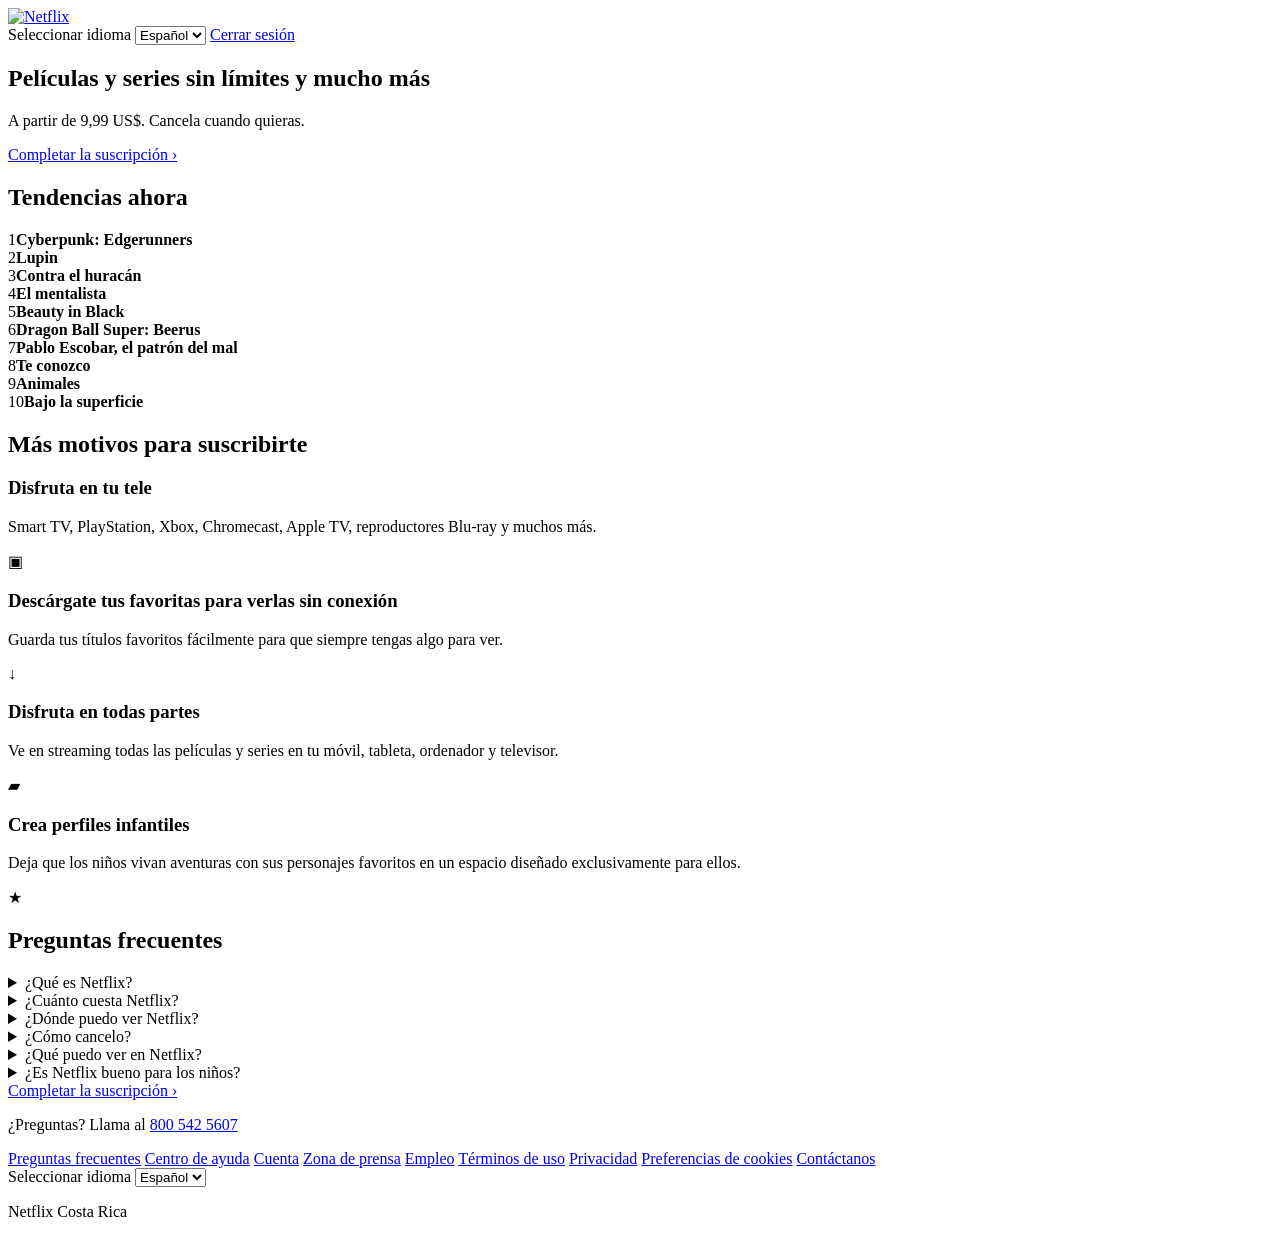
==== completarSus.html @ e9555a09 "PlantillaInicial Carga inicial de archivos html y css del flujo principal para escoger un plan de ne" ====
<!DOCTYPE html>
<html lang="es">

<head>
    <meta charset="UTF-8">
    <meta name="viewport" content="width=device-width, initial-scale=1.0">
    <meta name="description" content="Completa tu suscripción de Netflix.">
    <title>Completar la suscripción - Netflix</title>
    <link rel="stylesheet" href="./css/index.css">
</head>

<body class="subscription-page">
    <header class="site-header subscription-header">
        <a class="brand" href="./Index.html" aria-label="Netflix">
            <img src="./source/AAAAAVIENVPMEM3Kn4hVzJseX4N8xPjtBDIpwuFDucWksdxQZ8Ss6Xf8U_vt7ThYYfRmzq0x1CS3nOwTGyVrgADvwfB_tPiK_liS2RjvI40RJSzbKRk-o8b3nCxHfCCnBsyB2XBB9_vRoSmN.svg"
                alt="Netflix">
        </a>
        <nav class="header-actions" aria-label="Navegación principal">
            <label class="language-picker" for="subscription-language">
                <span class="sr-only">Seleccionar idioma</span>
                <select id="subscription-language" name="language">
                    <option value="es-CR">Español</option>
                    <option value="en-CR">English</option>
                </select>
            </label>
            <a class="button button-small" href="./Index.html">Cerrar sesión</a>
        </nav>
    </header>

    <main>
        <section class="subscription-hero">
            <div class="subscription-hero-background" aria-hidden="true"></div>
            <div class="subscription-hero-content">
                <h1>Películas y series sin límites y mucho más</h1>
                <p>A partir de 9,99&nbsp;US$. Cancela cuando quieras.</p>
                <a class="button button-large" href="./eligePlan.html">Completar la suscripción <span
                        aria-hidden="true">›</span></a>
            </div>
        </section>

        <section class="trending-section">
            <h2>Tendencias ahora</h2>
            <div class="trending-grid">
                <article class="trending-card"><span>1</span><strong>Cyberpunk: Edgerunners</strong></article>
                <article class="trending-card"><span>2</span><strong>Lupin</strong></article>
                <article class="trending-card"><span>3</span><strong>Contra el huracán</strong></article>
                <article class="trending-card"><span>4</span><strong>El mentalista</strong></article>
                <article class="trending-card"><span>5</span><strong>Beauty in Black</strong></article>
                <article class="trending-card"><span>6</span><strong>Dragon Ball Super: Beerus</strong></article>
                <article class="trending-card"><span>7</span><strong>Pablo Escobar, el patrón del mal</strong></article>
                <article class="trending-card"><span>8</span><strong>Te conozco</strong></article>
                <article class="trending-card"><span>9</span><strong>Animales</strong></article>
                <article class="trending-card"><span>10</span><strong>Bajo la superficie</strong></article>
            </div>
        </section>

        <section class="benefits-section">
            <h2>Más motivos para suscribirte</h2>
            <div class="benefits-grid">
                <article class="benefit-card">
                    <h3>Disfruta en tu tele</h3>
                    <p>Smart TV, PlayStation, Xbox, Chromecast, Apple TV, reproductores Blu-ray y muchos más.</p>
                    <div class="benefit-icon tv-icon" aria-hidden="true">▣</div>
                </article>
                <article class="benefit-card">
                    <h3>Descárgate tus favoritas para verlas sin conexión</h3>
                    <p>Guarda tus títulos favoritos fácilmente para que siempre tengas algo para ver.</p>
                    <div class="benefit-icon download-icon" aria-hidden="true">↓</div>
                </article>
                <article class="benefit-card">
                    <h3>Disfruta en todas partes</h3>
                    <p>Ve en streaming todas las películas y series en tu móvil, tableta, ordenador y televisor.</p>
                    <div class="benefit-icon devices-icon" aria-hidden="true">▰</div>
                </article>
                <article class="benefit-card">
                    <h3>Crea perfiles infantiles</h3>
                    <p>Deja que los niños vivan aventuras con sus personajes favoritos en un espacio diseñado
                        exclusivamente para ellos.</p>
                    <div class="benefit-icon kids-icon" aria-hidden="true">★</div>
                </article>
            </div>
        </section>

        <section class="subscription-faq">
            <h2>Preguntas frecuentes</h2>
            <div class="faq-list">
                <details>
                    <summary>¿Qué es Netflix?</summary>
                    <p>Netflix es un servicio de streaming que ofrece una amplia variedad de series, películas,
                        títulos de anime, documentales y otros contenidos premiados en miles de dispositivos conectados
                        a internet.</p>
                </details>
                <details>
                    <summary>¿Cuánto cuesta Netflix?</summary>
                    <p>Disfruta de Netflix en tu smartphone, tableta, Smart TV, ordenador o dispositivo de streaming,
                        todo por una tarifa mensual fija. Planes desde 9,99&nbsp;US$ a 17,99&nbsp;US$ al mes.</p>
                </details>
                <details>
                    <summary>¿Dónde puedo ver Netflix?</summary>
                    <p>Disfruta donde quieras y cuando quieras en cualquier dispositivo conectado a internet que
                        ofrezca la aplicación de Netflix.</p>
                </details>
                <details>
                    <summary>¿Cómo cancelo?</summary>
                    <p>Puedes cancelar tu cuenta en línea con tan solo dos clics, sin cargos por cancelación.</p>
                </details>
                <details>
                    <summary>¿Qué puedo ver en Netflix?</summary>
                    <p>Netflix dispone de una amplia biblioteca de contenido original, anime, series, documentales y
                        largometrajes.</p>
                </details>
                <details>
                    <summary>¿Es Netflix bueno para los niños?</summary>
                    <p>Los perfiles infantiles incluyen controles parentales protegidos por PIN y contenido familiar
                        en un espacio propio.</p>
                </details>
            </div>
            <a class="button button-large subscription-cta" href="./eligePlan.html">Completar la suscripción <span
                    aria-hidden="true">›</span></a>
        </section>
    </main>

    <footer class="site-footer">
        <p>¿Preguntas? Llama al <a href="tel:8005425607">800 542 5607</a></p>
        <div class="footer-links">
            <a href="https://help.netflix.com/support/412">Preguntas frecuentes</a>
            <a href="https://help.netflix.com/">Centro de ayuda</a>
            <a href="./Index.html">Cuenta</a>
            <a href="https://media.netflix.com/">Zona de prensa</a>
            <a href="https://jobs.netflix.com/jobs">Empleo</a>
            <a href="https://help.netflix.com/legal/termsofuse">Términos de uso</a>
            <a href="https://help.netflix.com/legal/privacy">Privacidad</a>
            <a href="./Index.html">Preferencias de cookies</a>
            <a href="https://help.netflix.com/contactus">Contáctanos</a>
        </div>
        <label class="language-picker footer-language" for="footer-subscription-language">
            <span class="sr-only">Seleccionar idioma</span>
            <select id="footer-subscription-language" name="footer-language">
                <option value="es-CR">Español</option>
                <option value="en-CR">English</option>
            </select>
        </label>
        <p class="country">Netflix Costa Rica</p>
    </footer>
</body>

</html>
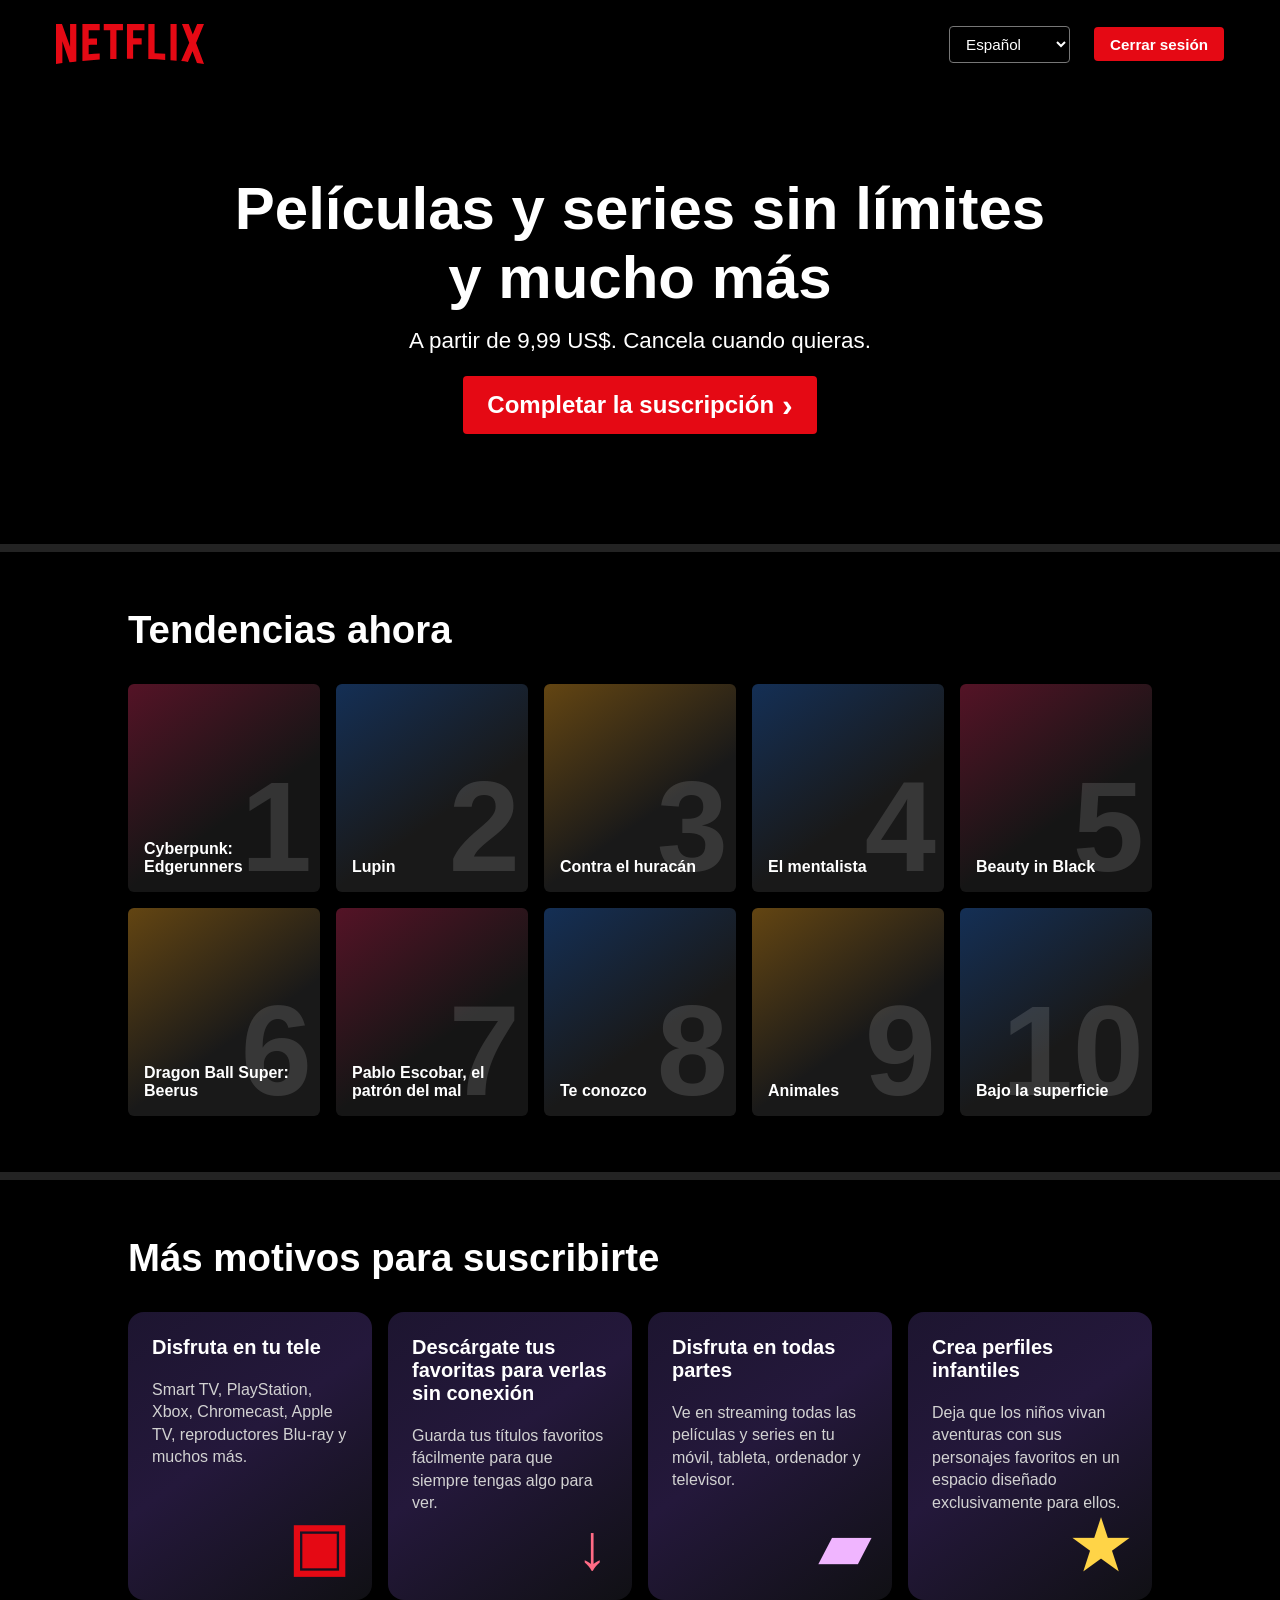
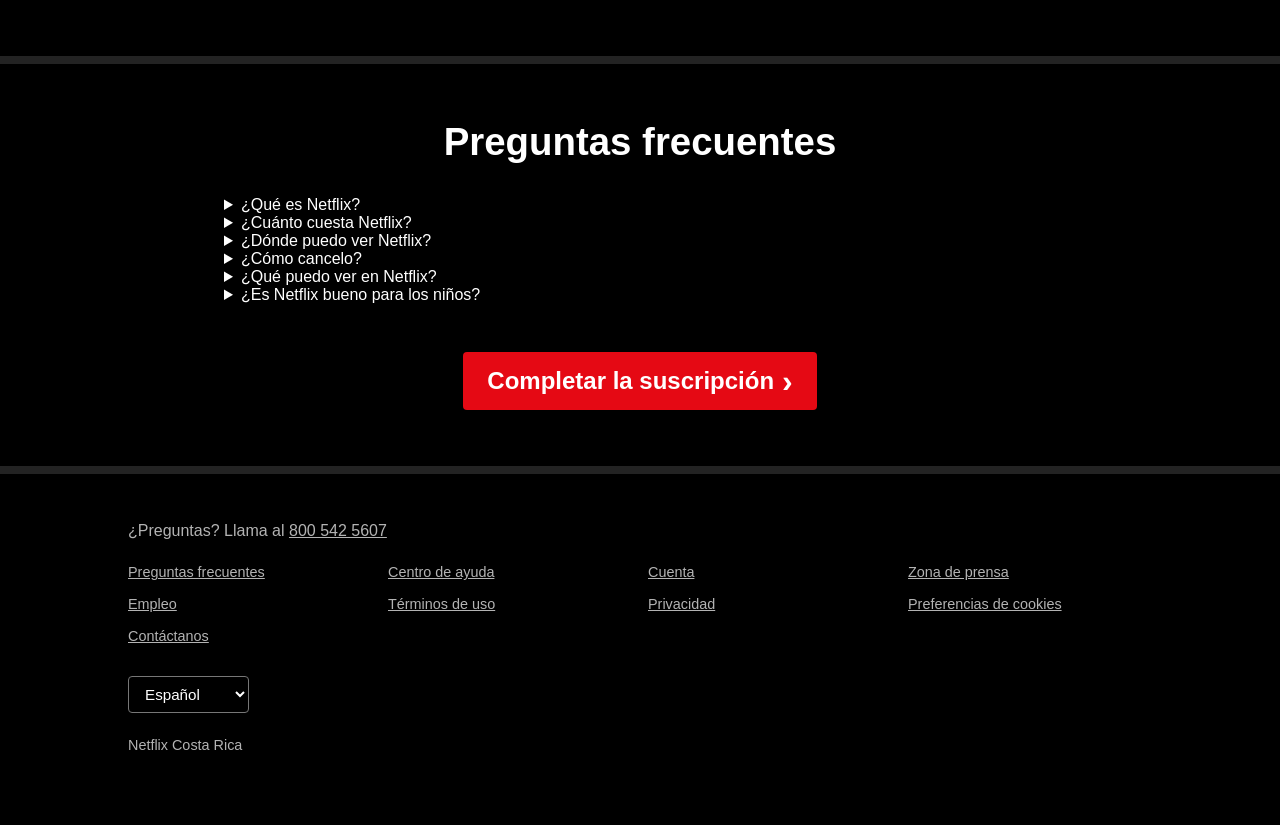
==== commit f73da403: "Nueva variante, js para growthbook y nuevas vistas" ====
--- a/completarSus.html
+++ b/completarSus.html
@@ -12,7 +12,7 @@
 <body class="subscription-page">
     <header class="site-header subscription-header">
         <a class="brand" href="./Index.html" aria-label="Netflix">
-            <img src="./source/AAAAAVIENVPMEM3Kn4hVzJseX4N8xPjtBDIpwuFDucWksdxQZ8Ss6Xf8U_vt7ThYYfRmzq0x1CS3nOwTGyVrgADvwfB_tPiK_liS2RjvI40RJSzbKRk-o8b3nCxHfCCnBsyB2XBB9_vRoSmN.svg"
+            <img src="./source/netflixLogo.svg"
                 alt="Netflix">
         </a>
         <nav class="header-actions" aria-label="Navegación principal">
--- a/css/index.css
+++ b/css/index.css
@@ -0,0 +1,2010 @@
+:root {
+    --red: #e50914;
+    --dark: #000;
+    --panel: #181818;
+    --text: #fff;
+    --muted: #b3b3b3;
+}
+
+* {
+    box-sizing: border-box;
+}
+
+html {
+    background: var(--dark);
+    color: var(--text);
+    font-family: Arial, Helvetica, sans-serif;
+}
+
+body {
+    margin: 0;
+    background: var(--dark);
+}
+
+a {
+    color: inherit;
+}
+
+.sr-only {
+    position: absolute;
+    width: 1px;
+    height: 1px;
+    padding: 0;
+    margin: -1px;
+    overflow: hidden;
+    clip: rect(0, 0, 0, 0);
+    white-space: nowrap;
+    border: 0;
+}
+
+.site-header {
+    position: absolute;
+    z-index: 2;
+    top: 0;
+    left: 0;
+    display: flex;
+    width: 100%;
+    align-items: center;
+    justify-content: space-between;
+    padding: 1.5rem 3.5rem;
+}
+
+.brand img {
+    display: block;
+    width: 9.25rem;
+    height: auto;
+}
+
+.header-actions {
+    display: flex;
+    align-items: center;
+    gap: 1.5rem;
+}
+
+.language-picker select {
+    min-width: 7.5rem;
+    padding: .5rem 2rem .5rem .75rem;
+    border: 1px solid #777;
+    border-radius: 4px;
+    background: #000b;
+    color: var(--text);
+    font-size: .95rem;
+}
+
+.button {
+    display: inline-flex;
+    align-items: center;
+    justify-content: center;
+    border: 0;
+    border-radius: 4px;
+    background: var(--red);
+    color: var(--text);
+    cursor: pointer;
+    font-weight: 700;
+    text-decoration: none;
+}
+
+.button:hover {
+    background: #f40612;
+}
+
+.button-small {
+    padding: .55rem 1rem;
+    font-size: .95rem;
+}
+
+.button-large {
+    min-width: 12rem;
+    padding: .95rem 1.5rem;
+    font-size: 1.5rem;
+}
+
+.button-large span {
+    margin-left: .5rem;
+    font-size: 2rem;
+    line-height: .5;
+}
+
+.plan-comparison {
+    border-top: 8px solid #232323;
+    padding: 4rem max(1.25rem, 10%);
+    background: #000;
+    color: #fff;
+}
+
+.plan-comparison-heading {
+    margin: 0 auto 2.5rem;
+    text-align: center;
+}
+
+.plan-comparison-heading h2 {
+    margin-bottom: .75rem;
+    font-size: clamp(2rem, 4vw, 3rem);
+}
+
+.plan-comparison-heading p,
+.comparison-note {
+    color: #b3b3b3;
+}
+
+.comparison-table-wrap {
+    overflow-x: auto;
+}
+
+.comparison-table {
+    width: min(100%, 70rem);
+    min-width: 48rem;
+    margin: 0 auto;
+    border-collapse: collapse;
+    table-layout: fixed;
+}
+
+.comparison-table th,
+.comparison-table td {
+    padding: 1.15rem 1rem;
+    border-bottom: 1px solid #333;
+    text-align: center;
+    vertical-align: middle;
+    line-height: 1.4;
+}
+
+.comparison-table thead th {
+    padding-top: 0;
+    border-bottom: 1px solid #777;
+}
+
+.comparison-table thead th:first-child,
+.comparison-table tbody th {
+    width: 30%;
+    text-align: left;
+}
+
+.comparison-table tbody th {
+    color: #d2d2d2;
+    font-size: .95rem;
+    font-weight: 400;
+}
+
+.comparison-plan-name {
+    display: block;
+    margin: 0 auto .8rem;
+    padding: .7rem .5rem;
+    border-radius: 2rem;
+    font-size: .85rem;
+    font-weight: 400;
+}
+
+.comparison-basic {
+    background: #333;
+}
+
+.comparison-standard {
+    background: #555;
+}
+
+.comparison-premium {
+    background: #e50914;
+    color: #fff;
+}
+
+.comparison-price,
+.comparison-link {
+    display: block;
+    font-size: .9rem;
+}
+
+.comparison-price {
+    margin-bottom: .6rem;
+    color: #fff;
+}
+
+.comparison-link {
+    color: #e50914;
+    font-weight: 700;
+    text-decoration: none;
+}
+
+.comparison-link:hover {
+    color: #f40612;
+    text-decoration: underline;
+}
+
+.comparison-check {
+    color: #fff;
+    font-size: 1.6rem;
+    font-weight: 700;
+}
+
+.comparison-dash {
+    color: #777;
+    font-size: 1.5rem;
+}
+
+.comparison-note {
+    width: min(100%, 70rem);
+    margin: 1.25rem auto 0;
+    font-size: .8rem;
+    line-height: 1.5;
+}
+
+.hero {
+    position: relative;
+    display: flex;
+    min-height: 43rem;
+    align-items: center;
+    justify-content: center;
+    overflow: hidden;
+    text-align: center;
+}
+
+.hero-background {
+    position: absolute;
+    inset: 0;
+    background: linear-gradient(90deg, #000b, #0003 50%, #000b),
+        linear-gradient(0deg, #000 0, transparent 35%),
+        url("../Index_files/CR-es-20261019-TRIFECTA-perspective_281ead02-8b90-4aa3-b882-8bf7367033c7_large.jpg") center / cover no-repeat;
+}
+
+.hero-content {
+    position: relative;
+    z-index: 1;
+    width: min(58rem, 90%);
+    margin-top: 5rem;
+}
+
+h1,
+h2,
+h3,
+p {
+    margin-top: 0;
+}
+
+.hero h1 {
+    margin-bottom: 1rem;
+    font-size: clamp(2.2rem, 5vw, 4rem);
+}
+
+.hero-subtitle {
+    font-size: 1.5rem;
+}
+
+.signup-form {
+    width: min(48rem, 100%);
+    margin: 2rem auto 0;
+}
+
+.signup-form h2,
+.signup-form h3 {
+    font-size: 1.1rem;
+    font-weight: 400;
+    line-height: 1.5;
+}
+
+.form-row {
+    display: flex;
+    gap: .75rem;
+}
+
+.form-row input {
+    min-width: 0;
+    flex: 1;
+    padding: 1rem;
+    border: 1px solid #777;
+    border-radius: 4px;
+    background: #111c;
+    color: var(--text);
+    font-size: 1rem;
+}
+
+.form-row input::placeholder {
+    color: #ccc;
+}
+
+.feature,
+.faq {
+    border-top: 8px solid #232323;
+}
+
+.feature {
+    display: flex;
+    min-height: 28rem;
+    align-items: center;
+    justify-content: space-around;
+    gap: 3rem;
+    padding: 4rem 10%;
+}
+
+.feature-reverse {
+    flex-direction: row-reverse;
+}
+
+.feature-content {
+    max-width: 34rem;
+}
+
+.feature h2,
+.faq > h2 {
+    margin-bottom: 1rem;
+    font-size: clamp(2rem, 4vw, 3.25rem);
+}
+
+.feature p {
+    margin-bottom: 0;
+    font-size: 1.5rem;
+    line-height: 1.4;
+}
+
+.device-art {
+    position: relative;
+    flex: 0 0 25rem;
+    height: 15rem;
+}
+
+.tv-art {
+    border: .7rem solid #444;
+    border-radius: 1rem;
+    background: #111;
+    box-shadow: inset 0 0 0 2px #888;
+}
+
+.tv-art .screen,
+.laptop-screen,
+.tablet-screen {
+    position: absolute;
+    inset: 1rem;
+    background: linear-gradient(135deg, #e50914, #41114d 45%, #050505);
+}
+
+.tv-art .stand {
+    position: absolute;
+    bottom: -2rem;
+    left: 35%;
+    width: 30%;
+    height: 2rem;
+    border-top: 1rem solid #444;
+    border-right: 1rem solid transparent;
+    border-left: 1rem solid transparent;
+}
+
+.phone-art {
+    width: 10rem;
+    flex-basis: 10rem;
+    height: 17rem;
+    padding: .5rem;
+    border: .5rem solid #555;
+    border-radius: 1.25rem;
+    background: #111;
+}
+
+.phone-screen {
+    display: flex;
+    height: 100%;
+    flex-direction: column;
+    align-items: center;
+    justify-content: center;
+    gap: .5rem;
+    background: linear-gradient(#501044, #111);
+}
+
+.download-icon {
+    font-size: 4rem;
+    color: var(--red);
+}
+
+.devices-art {
+    flex-basis: 25rem;
+}
+
+.laptop-screen {
+    inset: 1rem 0 2rem;
+    border: .7rem solid #444;
+}
+
+.tablet-screen {
+    inset: 3rem 0 0 55%;
+    width: 40%;
+    border: .5rem solid #555;
+}
+
+.kids-art {
+    color: #e50914;
+    font-size: 4rem;
+    font-weight: 900;
+    text-shadow: 3px 3px #ffd400, 6px 6px #1687d9;
+}
+
+.faq {
+    padding: 4rem 10%;
+}
+
+.faq > h2 {
+    text-align: center;
+}
+
+.faq-list {
+    width: min(52rem, 100%);
+    margin: 2rem auto;
+}
+
+.faq details {
+    margin-bottom: .5rem;
+    background: #2d2d2d;
+}
+
+.faq summary {
+    padding: 1.25rem 1.5rem;
+    cursor: pointer;
+    font-size: 1.35rem;
+    list-style-position: inside;
+}
+
+.faq details p {
+    margin: 0;
+    padding: 0 1.5rem 1.5rem;
+    color: #ddd;
+    line-height: 1.5;
+}
+
+.faq-signup {
+    text-align: center;
+}
+
+.site-footer {
+    border-top: 8px solid #232323;
+    padding: 3rem 10%;
+    color: var(--muted);
+}
+
+.site-footer p {
+    margin-bottom: 1.5rem;
+}
+
+.site-footer a:hover {
+    color: var(--text);
+}
+
+.footer-links {
+    display: grid;
+    grid-template-columns: repeat(4, 1fr);
+    gap: 1rem;
+    margin-bottom: 2rem;
+}
+
+.footer-links a {
+    color: var(--muted);
+    font-size: .9rem;
+}
+
+.footer-language {
+    display: inline-block;
+    margin-bottom: 1.5rem;
+}
+
+.country {
+    margin-bottom: 0;
+    font-size: .9rem;
+}
+
+@media (max-width: 700px) {
+    .site-header {
+        padding: 1.25rem;
+    }
+
+    .brand img {
+        width: 6rem;
+    }
+
+    .header-actions {
+        gap: .5rem;
+    }
+
+    .language-picker select {
+        min-width: 5.5rem;
+    }
+
+    .hero {
+        min-height: 38rem;
+    }
+
+    .form-row,
+    .feature,
+    .feature-reverse {
+        flex-direction: column;
+    }
+
+    .form-row input,
+    .button-large {
+        width: 100%;
+    }
+
+    .feature {
+        padding: 3rem 1.5rem;
+        text-align: center;
+    }
+
+    .device-art {
+        flex-basis: 15rem;
+        width: min(25rem, 100%);
+    }
+
+    .footer-links {
+        grid-template-columns: repeat(2, 1fr);
+    }
+}
+
+.confirmation-page {
+    min-height: 100vh;
+    background: linear-gradient(155deg, #260304 0%, #0b0000 42%, #000 68%);
+    color: #fff;
+}
+
+.confirmation-header {
+    display: flex;
+    width: min(956px, calc(100% - 2rem));
+    min-height: 5rem;
+    align-items: center;
+    justify-content: space-between;
+    margin: 0 auto;
+    padding: 1rem 0;
+    border-bottom: 0;
+    background: transparent;
+}
+
+.confirmation-header .brand img {
+    width: 8.5rem;
+}
+
+.confirmation-main {
+    display: flex;
+    min-height: 33rem;
+    align-items: flex-start;
+    justify-content: center;
+    padding: 2rem 1.25rem 3rem;
+}
+
+.confirmation-card {
+    width: min(430px, 100%);
+}
+
+.confirmation-card h1 {
+    margin-bottom: .75rem;
+    color: #fff;
+    font-size: 1.85rem;
+    line-height: 1.2;
+}
+
+.confirmation-subtitle {
+    margin-bottom: 1.5rem;
+    color: #ddd;
+    font-size: 1rem;
+    line-height: 1.4;
+}
+
+.confirmation-email {
+    display: flex;
+    align-items: center;
+    justify-content: space-between;
+    gap: 1rem;
+    margin-bottom: 1.5rem;
+    padding: .75rem 1rem;
+    border: 0;
+    border-radius: 3px;
+    background: #49393a;
+    color: #fff;
+    font-size: .9rem;
+}
+
+.confirmation-email a,
+.resend-message a,
+.help-content a {
+    color: #fff;
+    font-weight: 700;
+    text-decoration: underline;
+}
+
+.confirmation-email a:hover,
+.resend-message a:hover,
+.help-content a:hover {
+    text-decoration: underline;
+}
+
+.resend-message {
+    margin-bottom: 2.25rem;
+    color: #ddd;
+    font-size: .9rem;
+    line-height: 1.4;
+}
+
+.help-details {
+    border-top: 0;
+    color: #fff;
+    font-size: .95rem;
+}
+
+.help-details summary {
+    padding: .25rem 0;
+    cursor: pointer;
+    font-weight: 400;
+    list-style-position: inside;
+}
+
+.help-content {
+    padding: .9rem 0 0 1.25rem;
+    color: #ddd;
+    font-size: .9rem;
+    line-height: 1.5;
+}
+
+.help-content p {
+    margin-bottom: .75rem;
+}
+
+.confirmation-footer {
+    min-height: 13rem;
+    padding: 3.5rem max(1.25rem, calc((100% - 956px) / 2));
+    border-top: 1px solid #292929;
+    background: #151515;
+    color: #b3b3b3;
+    font-size: .85rem;
+}
+
+.confirmation-footer p {
+    margin-bottom: 1rem;
+}
+
+.confirmation-footer a {
+    color: inherit;
+}
+
+.confirmation-footer a:hover {
+    color: #fff;
+}
+
+.confirmation-footer-links {
+    display: flex;
+    flex-wrap: wrap;
+    justify-content: space-between;
+    gap: .75rem 2rem;
+    max-width: 800px;
+}
+
+.login-page {
+    display: flex;
+    min-height: 100vh;
+    flex-direction: column;
+    background: linear-gradient(155deg, #260304 0%, #0b0000 42%, #000 68%);
+    color: #fff;
+}
+
+.login-header {
+    display: flex;
+    width: min(956px, calc(100% - 2rem));
+    min-height: 4.65rem;
+    align-items: center;
+    margin: 0 auto;
+    border-bottom: 1px solid #351b1d;
+}
+
+.login-header .brand img {
+    width: 7.7rem;
+}
+
+.login-brand-text {
+    display: block;
+    color: #e50914;
+    font-size: 2rem;
+    font-weight: 900;
+    letter-spacing: -.08em;
+    line-height: 1;
+}
+
+.login-main {
+    display: flex;
+    flex: 1;
+    justify-content: center;
+    padding: 2rem 1.25rem 5rem;
+}
+
+.login-card {
+    width: min(360px, 100%);
+    padding-top: 0;
+}
+
+.login-card h1 {
+    margin-bottom: .6rem;
+    color: #fff;
+    font-size: 1.65rem;
+    line-height: 1.2;
+}
+
+.login-subtitle {
+    margin-bottom: 1.25rem;
+    color: #d3d3d3;
+    font-size: .95rem;
+}
+
+.login-form {
+    margin: 0;
+}
+
+.login-field {
+    position: relative;
+}
+
+.login-field label {
+    position: absolute;
+    top: .55rem;
+    left: .8rem;
+    color: #bcbcbc;
+    font-size: .7rem;
+    pointer-events: none;
+}
+
+.login-field input {
+    width: 100%;
+    min-height: 3rem;
+    padding: 1.25rem .8rem .35rem;
+    border: 1px solid #777;
+    border-radius: 4px;
+    background: #2b2833;
+    color: #fff;
+    font: inherit;
+}
+
+.login-field-error input {
+    border-color: #e50914;
+}
+
+.login-field input:focus {
+    border-color: #fff;
+    outline: 2px solid #fff;
+    outline-offset: 1px;
+}
+
+.login-error {
+    margin: .35rem 0 .65rem;
+    color: #e50914;
+    font-size: .75rem;
+}
+
+.login-error span {
+    font-size: .9rem;
+}
+
+.login-submit {
+    width: 100%;
+    min-height: 2.5rem;
+    border-radius: 4px;
+    font-size: 1rem;
+}
+
+.login-help {
+    margin-top: 2.5rem;
+    color: #fff;
+    font-size: .9rem;
+}
+
+.login-help summary {
+    display: inline-block;
+    cursor: pointer;
+}
+
+.login-help summary::marker {
+    color: #fff;
+}
+
+.login-help-content {
+    padding-top: .75rem;
+}
+
+.login-help-content a {
+    color: #fff;
+}
+
+.login-recaptcha {
+    max-width: 22rem;
+    margin-top: 2rem;
+    color: #8c8c8c;
+    font-size: .7rem;
+    line-height: 1.35;
+}
+
+.login-footer {
+    min-height: 10rem;
+    padding: 3rem max(1.25rem, calc((100% - 956px) / 2));
+    background: #171717;
+    color: #b3b3b3;
+    font-size: .85rem;
+}
+
+.login-footer p {
+    margin-bottom: 1.5rem;
+}
+
+.login-footer a {
+    color: inherit;
+}
+
+.login-footer a:hover {
+    color: #fff;
+}
+
+.login-footer-links {
+    display: flex;
+    flex-wrap: wrap;
+    gap: .75rem 2rem;
+    max-width: 800px;
+}
+
+.success-page {
+    display: flex;
+    min-height: 100vh;
+    flex-direction: column;
+    background: linear-gradient(155deg, #260304 0%, #0b0000 42%, #000 68%);
+    color: #fff;
+}
+
+.success-header {
+    display: flex;
+    width: min(956px, calc(100% - 2rem));
+    min-height: 4.65rem;
+    align-items: center;
+    justify-content: space-between;
+    margin: 0 auto;
+    border-bottom: 1px solid #351b1d;
+}
+
+.success-brand-text {
+    display: block;
+    color: #e50914;
+    font-size: 2rem;
+    font-weight: 900;
+    letter-spacing: -.08em;
+    line-height: 1;
+}
+
+.success-signout {
+    color: #fff;
+    font-size: .9rem;
+    text-decoration: none;
+}
+
+.success-signout:hover,
+.success-secondary:hover {
+    text-decoration: underline;
+}
+
+.success-main {
+    display: flex;
+    flex: 1;
+    align-items: center;
+    justify-content: center;
+    padding: 3rem 1.25rem 5rem;
+}
+
+.success-card {
+    width: min(480px, 100%);
+    padding: 2.5rem;
+    border: 1px solid #3a2022;
+    border-radius: 6px;
+    background: #171717;
+    box-shadow: 0 1rem 3rem #0008;
+    text-align: center;
+}
+
+.success-icon {
+    display: flex;
+    width: 3.5rem;
+    height: 3.5rem;
+    align-items: center;
+    justify-content: center;
+    margin: 0 auto 1.25rem;
+    border-radius: 50%;
+    background: #e50914;
+    color: #fff;
+    font-size: 2rem;
+    font-weight: 700;
+}
+
+.success-eyebrow {
+    margin-bottom: .6rem;
+    color: #e50914;
+    font-size: .8rem;
+    font-weight: 700;
+    letter-spacing: .08em;
+    text-transform: uppercase;
+}
+
+.success-card h1 {
+    margin-bottom: .8rem;
+    font-size: clamp(1.8rem, 5vw, 2.35rem);
+}
+
+.success-message {
+    margin-bottom: 1.75rem;
+    color: #d3d3d3;
+    line-height: 1.5;
+}
+
+.success-details {
+    margin-bottom: 1.75rem;
+    border-top: 1px solid #3b3b3b;
+    border-bottom: 1px solid #3b3b3b;
+    text-align: left;
+}
+
+.success-details div {
+    display: flex;
+    align-items: center;
+    justify-content: space-between;
+    gap: 1rem;
+    padding: .9rem 0;
+}
+
+.success-details div + div {
+    border-top: 1px solid #333;
+}
+
+.success-details span {
+    color: #a9a9a9;
+    font-size: .8rem;
+}
+
+.success-details strong {
+    max-width: 60%;
+    color: #fff;
+    font-size: .85rem;
+    text-align: right;
+    overflow-wrap: anywhere;
+}
+
+.success-primary {
+    width: 100%;
+    min-height: 2.75rem;
+}
+
+.success-secondary {
+    display: inline-block;
+    margin-top: 1.25rem;
+    color: #fff;
+    font-size: .9rem;
+}
+
+.success-footer {
+    min-height: 10rem;
+    padding: 3rem max(1.25rem, calc((100% - 956px) / 2));
+    border-top: 1px solid #292929;
+    background: #171717;
+    color: #b3b3b3;
+    font-size: .85rem;
+}
+
+.success-footer p {
+    margin-bottom: 1.5rem;
+}
+
+.success-footer a {
+    color: inherit;
+}
+
+.success-footer a:hover {
+    color: #fff;
+}
+
+.success-footer-links {
+    display: flex;
+    flex-wrap: wrap;
+    gap: .75rem 2rem;
+    max-width: 800px;
+}
+
+@media (max-width: 700px) {
+    .confirmation-header {
+        width: calc(100% - 2rem);
+        min-height: 4.5rem;
+        padding: .85rem 0;
+    }
+
+    .confirmation-header .brand img {
+        width: 7rem;
+    }
+
+    .confirmation-main {
+        min-height: 33rem;
+        padding-top: 2rem;
+    }
+
+    .confirmation-footer {
+        padding: 2.5rem 1.25rem;
+    }
+
+    .confirmation-footer-links {
+        display: grid;
+        grid-template-columns: repeat(2, 1fr);
+        gap: 1rem;
+    }
+}
+
+.subscription-page {
+    background: var(--dark);
+}
+
+.subscription-header {
+    position: absolute;
+    background: linear-gradient(#000c, transparent);
+}
+
+.subscription-hero {
+    position: relative;
+    display: flex;
+    min-height: 34rem;
+    align-items: center;
+    justify-content: center;
+    overflow: hidden;
+    text-align: center;
+}
+
+.subscription-hero-background {
+    position: absolute;
+    inset: 0;
+    background: linear-gradient(90deg, #000d, #0004 50%, #000d),
+        linear-gradient(0deg, #000 0, transparent 50%),
+        url("../CompletarSus_files/CR-es-20261019-TRIFECTA-perspective_281ead02-8b90-4aa3-b882-8bf7367033c7_large.jpg") center / cover no-repeat;
+}
+
+.subscription-hero-content {
+    position: relative;
+    z-index: 1;
+    width: min(52rem, 90%);
+    margin-top: 4rem;
+}
+
+.subscription-hero h1 {
+    margin-bottom: 1rem;
+    font-size: clamp(2rem, 5vw, 3.75rem);
+}
+
+.subscription-hero p {
+    font-size: 1.4rem;
+}
+
+.trending-section,
+.benefits-section,
+.subscription-faq {
+    border-top: 8px solid #232323;
+    padding: 3.5rem 10%;
+}
+
+.trending-section h2,
+.benefits-section h2,
+.subscription-faq > h2 {
+    margin-bottom: 2rem;
+    font-size: clamp(1.75rem, 3vw, 2.5rem);
+}
+
+.trending-grid {
+    display: grid;
+    grid-template-columns: repeat(5, 1fr);
+    gap: 1rem;
+}
+
+.trending-card {
+    position: relative;
+    display: flex;
+    min-height: 13rem;
+    align-items: flex-end;
+    overflow: hidden;
+    padding: 1rem;
+    border-radius: 6px;
+    background: linear-gradient(145deg, #541326, #151515 60%);
+}
+
+.trending-card:nth-child(2n) {
+    background: linear-gradient(145deg, #142f55, #191919 60%);
+}
+
+.trending-card:nth-child(3n) {
+    background: linear-gradient(145deg, #634512, #191919 60%);
+}
+
+.trending-card span {
+    position: absolute;
+    right: .5rem;
+    bottom: -.5rem;
+    color: #ffffff22;
+    font-size: 8rem;
+    font-weight: 900;
+}
+
+.trending-card strong {
+    position: relative;
+    z-index: 1;
+    font-size: 1rem;
+}
+
+.benefits-section {
+    background: #000;
+}
+
+.benefits-grid {
+    display: grid;
+    grid-template-columns: repeat(4, 1fr);
+    gap: 1rem;
+}
+
+.benefit-card {
+    position: relative;
+    min-height: 18rem;
+    padding: 1.5rem;
+    overflow: hidden;
+    border-radius: 1rem;
+    background: linear-gradient(145deg, #1d1530, #24183b 45%, #101014);
+}
+
+.benefit-card h3 {
+    font-size: 1.25rem;
+}
+
+.benefit-card p {
+    color: #d2d2d2;
+    line-height: 1.4;
+}
+
+.benefit-icon {
+    position: absolute;
+    right: 1.5rem;
+    bottom: 1rem;
+    color: var(--red);
+    font-size: 4rem;
+    font-weight: 900;
+}
+
+.benefit-icon.download-icon {
+    color: #ff6b85;
+}
+
+.benefit-icon.devices-icon {
+    color: #f0b5ff;
+}
+
+.benefit-icon.kids-icon {
+    color: #ffd447;
+}
+
+.subscription-faq {
+    text-align: center;
+}
+
+.subscription-faq .faq-list {
+    text-align: left;
+}
+
+.subscription-cta {
+    margin: 1rem auto 0;
+}
+
+@media (max-width: 900px) {
+    .trending-grid {
+        grid-template-columns: repeat(2, 1fr);
+    }
+
+    .benefits-grid {
+        grid-template-columns: repeat(2, 1fr);
+    }
+}
+
+@media (max-width: 700px) {
+    .subscription-hero {
+        min-height: 32rem;
+    }
+
+    .subscription-hero-content {
+        margin-top: 3rem;
+    }
+
+    .subscription-hero p {
+        font-size: 1.1rem;
+    }
+
+    .trending-section,
+    .benefits-section,
+    .subscription-faq {
+        padding: 2.5rem 1.5rem;
+    }
+
+    .trending-grid,
+    .benefits-grid {
+        grid-template-columns: 1fr;
+    }
+
+    .trending-card {
+        min-height: 10rem;
+    }
+}
+
+.plan-page {
+    min-height: 100vh;
+    background: #fff;
+    color: #222;
+}
+
+.plan-header {
+    display: flex;
+    min-height: 5.25rem;
+    align-items: center;
+    justify-content: space-between;
+    padding: 1rem max(1.25rem, 4vw);
+    border-bottom: 1px solid #e6e6e6;
+    background: #fff;
+}
+
+.plan-header .brand img {
+    display: block;
+    width: 10rem;
+}
+
+.plan-signout {
+    color: #222;
+    font-size: 1rem;
+    font-weight: 700;
+    text-decoration: none;
+}
+
+.plan-signout:hover {
+    text-decoration: underline;
+}
+
+.plan-main {
+    width: min(1120px, calc(100% - 2.5rem));
+    min-height: calc(100vh - 13rem);
+    margin: 0 auto;
+    padding: 3rem 0 5rem;
+}
+
+.plan-heading {
+    margin-bottom: 2rem;
+}
+
+.step-counter {
+    margin-bottom: .5rem;
+    color: #555;
+    font-size: .9rem;
+}
+
+.plan-heading h1 {
+    margin: 0;
+    color: #222;
+    font-size: clamp(1.75rem, 4vw, 2.5rem);
+}
+
+.plan-form {
+    margin: 0;
+}
+
+.plans {
+    display: grid;
+    grid-template-columns: repeat(3, 1fr);
+    gap: 1rem;
+    margin: 0;
+    padding: 0;
+    border: 0;
+}
+
+.plan-option {
+    position: relative;
+}
+
+.plan-option input {
+    position: absolute;
+    opacity: 0;
+}
+
+.plan-option label {
+    display: block;
+    height: 100%;
+    overflow: hidden;
+    border: 1px solid #c8c8c8;
+    border-radius: 6px;
+    background: #fff;
+    cursor: pointer;
+    transition: border-color .2s, box-shadow .2s;
+}
+
+.plan-option label:hover,
+.plan-option input:focus-visible + label {
+    border-color: #777;
+    box-shadow: 0 0 0 2px #999;
+}
+
+.plan-option input:checked + label {
+    border: 2px solid #0071eb;
+    box-shadow: 0 0 0 1px #0071eb;
+}
+
+.plan-option-header {
+    display: flex;
+    min-height: 5rem;
+    flex-direction: column;
+    justify-content: center;
+    padding: 1rem;
+    background: linear-gradient(135deg, #1d5eaa, #183d77);
+    color: #fff;
+}
+
+.plan-option:nth-child(2) .plan-option-header {
+    background: linear-gradient(135deg, #4a2d8d, #29205e);
+}
+
+.plan-option:nth-child(3) .plan-option-header {
+    background: linear-gradient(135deg, #761b58, #3d174d);
+}
+
+.plan-name {
+    font-size: 1.3rem;
+    font-weight: 700;
+}
+
+.plan-resolution {
+    margin-top: .25rem;
+    font-size: .9rem;
+}
+
+.plan-details {
+    display: flex;
+    flex-direction: column;
+    padding: 1rem;
+}
+
+.plan-details > span {
+    display: flex;
+    min-height: 4.2rem;
+    flex-direction: column;
+    justify-content: center;
+    gap: .35rem;
+    border-bottom: 1px solid #e6e6e6;
+    color: #555;
+    font-size: .85rem;
+    line-height: 1.25;
+}
+
+.plan-details > span:last-child {
+    border-bottom: 0;
+}
+
+.plan-details strong {
+    font-weight: 400;
+}
+
+.plan-details b {
+    color: #222;
+    font-size: .95rem;
+}
+
+.popular-label {
+    display: block;
+    padding: .55rem 1rem;
+    background: #0071eb;
+    color: #fff;
+    font-size: .8rem;
+    font-weight: 700;
+    text-align: center;
+}
+
+.plan-note {
+    margin: 2rem 0 1rem;
+    color: #555;
+    text-align: center;
+}
+
+.plan-submit {
+    display: flex;
+    margin: 0 auto;
+    border: 0;
+}
+
+.plan-footer {
+    padding: 2rem max(1.25rem, 4vw);
+    border-top: 1px solid #e6e6e6;
+    background: #f3f3f3;
+    color: #555;
+    font-size: .85rem;
+}
+
+.plan-footer p {
+    margin-bottom: 1rem;
+}
+
+.plan-footer a {
+    color: inherit;
+}
+
+.plan-footer-links {
+    display: flex;
+    flex-wrap: wrap;
+    gap: 1rem 2rem;
+}
+
+@media (max-width: 850px) {
+    .plans {
+        grid-template-columns: 1fr;
+    }
+
+    .plan-option label {
+        height: auto;
+    }
+}
+
+@media (max-width: 700px) {
+    .plan-header {
+        min-height: 4.5rem;
+    }
+
+    .plan-header .brand img {
+        width: 7rem;
+    }
+
+    .plan-signout {
+        font-size: .9rem;
+    }
+
+    .plan-main {
+        width: calc(100% - 2rem);
+        padding-top: 2rem;
+    }
+
+    .plan-footer-links {
+        display: grid;
+        grid-template-columns: repeat(2, 1fr);
+        gap: 1rem;
+    }
+}
+
+/* Step 2 introduction layout */
+.plan-page {
+    background: #fff;
+    color: #111;
+}
+
+.plan-header {
+    width: min(956px, calc(100% - 2rem));
+    min-height: 4.7rem;
+    margin: 0 auto;
+    padding: 1rem 0;
+}
+
+.plan-header .brand img {
+    width: 7.7rem;
+}
+
+.plan-signout {
+    font-size: .75rem;
+}
+
+.plan-main {
+    width: min(348px, calc(100% - 2rem));
+    min-height: 28.3rem;
+    padding: 2.1rem 0 3rem;
+}
+
+.plan-heading {
+    margin-bottom: 1.65rem;
+}
+
+.plan-check {
+    display: flex;
+    width: 2.5rem;
+    height: 2.5rem;
+    align-items: center;
+    justify-content: center;
+    margin: 0 auto 1.65rem;
+    border: 2px solid var(--red);
+    border-radius: 50%;
+    color: var(--red);
+    font-size: 1.45rem;
+    line-height: 1;
+}
+
+.step-counter {
+    margin-bottom: .35rem;
+    color: #111;
+    font-size: .7rem;
+}
+
+.plan-heading h1 {
+    font-size: 1.65rem;
+}
+
+.plan-benefits {
+    display: grid;
+    gap: 1rem;
+    margin: 0 0 2.2rem;
+    padding: 0;
+    list-style: none;
+    color: #111;
+    font-size: .95rem;
+}
+
+.plan-benefits li {
+    position: relative;
+    padding-left: 1.25rem;
+}
+
+.plan-benefits li::before {
+    position: absolute;
+    left: 0;
+    color: var(--red);
+    content: "✓";
+    font-weight: 700;
+}
+
+.plan-submit {
+    width: 100%;
+    min-width: 0;
+    min-height: 2.9rem;
+    margin: 0;
+    padding: .7rem 1rem;
+    border-radius: 3px;
+    font-size: 1.15rem;
+}
+
+.plan-submit span {
+    display: none;
+}
+
+.plan-footer {
+    min-height: 15rem;
+    padding: 3.7rem max(1.25rem, calc((100% - 956px) / 2));
+    background: #f3f3f3;
+    font-size: .75rem;
+}
+
+.plan-footer p {
+    margin-bottom: 1.15rem;
+}
+
+.plan-footer-links {
+    display: grid;
+    grid-template-columns: repeat(4, 1fr);
+    gap: 1rem 2rem;
+    max-width: 800px;
+}
+
+@media (max-width: 700px) {
+    .plan-header {
+        width: calc(100% - 2rem);
+        min-height: 4.5rem;
+    }
+
+    .plan-header .brand img {
+        width: 7rem;
+    }
+
+    .plan-main {
+        width: min(348px, calc(100% - 2rem));
+        min-height: 30rem;
+    }
+
+    .plan-footer {
+        padding: 2.5rem 1.25rem;
+    }
+
+    .plan-footer-links {
+        grid-template-columns: repeat(2, 1fr);
+    }
+}
+
+.choose-plan-page {
+    min-height: 100vh;
+    background: #fff;
+    color: #111;
+}
+
+.choose-plan-header {
+    display: flex;
+    width: min(990px, calc(100% - 2rem));
+    min-height: 3.1rem;
+    align-items: center;
+    justify-content: space-between;
+    margin: 0 auto;
+    padding: .5rem 0;
+    border-bottom: 1px solid #d5d5d5;
+}
+
+.choose-plan-header .brand img {
+    display: block;
+    width: 5.2rem;
+}
+
+.choose-plan-signout {
+    color: #111;
+    font-size: .6rem;
+    font-weight: 700;
+    text-decoration: none;
+}
+
+.choose-plan-main {
+    width: min(580px, calc(100% - 2rem));
+    min-height: 37rem;
+    margin: 0 auto;
+    padding: 1.15rem 0 2.8rem;
+}
+
+.choose-plan-step {
+    margin: 0 0 .25rem;
+    color: #111;
+    font-size: .55rem;
+}
+
+.choose-plan-main h1 {
+    margin: 0 0 1.35rem;
+    color: #111;
+    font-size: 1.05rem;
+}
+
+.choose-plan-cards {
+    display: grid;
+    grid-template-columns: repeat(3, 1fr);
+    gap: .3rem;
+    margin: 0;
+    padding: 0;
+    border: 0;
+}
+
+.choose-plan-card {
+    position: relative;
+    min-width: 0;
+}
+
+.choose-plan-card input {
+    position: absolute;
+    opacity: 0;
+}
+
+.choose-plan-card label {
+    display: block;
+    height: 100%;
+    overflow: hidden;
+    border: 1px solid #c9c9c9;
+    border-radius: 6px;
+    background: #fff;
+    cursor: pointer;
+    box-shadow: 0 1px 3px #0001;
+}
+
+.choose-plan-card input:focus-visible + label,
+.choose-plan-card input:checked + label {
+    border-color: #777;
+    box-shadow: 0 0 0 2px #999;
+}
+
+.choose-plan-card-title {
+    display: flex;
+    position: relative;
+    min-height: 2.9rem;
+    flex-direction: column;
+    justify-content: center;
+    padding: .45rem .55rem;
+    background: linear-gradient(135deg, #204f9d, #6532dc);
+    color: #fff;
+}
+
+.choose-plan-card:nth-child(2) .choose-plan-card-title {
+    background: linear-gradient(135deg, #253f98, #a126de);
+}
+
+.choose-plan-card:nth-child(3) .choose-plan-card-title {
+    background: linear-gradient(135deg, #503e9b, #eb071d);
+}
+
+.choose-plan-card-title strong {
+    font-size: .68rem;
+}
+
+.choose-plan-card-title small {
+    margin-top: .15rem;
+    font-size: .52rem;
+    font-weight: 700;
+}
+
+.choose-plan-card-title i {
+    position: absolute;
+    right: .55rem;
+    bottom: .55rem;
+    display: none;
+    width: 1rem;
+    height: 1rem;
+    align-items: center;
+    justify-content: center;
+    margin: 0;
+    border-radius: 50%;
+    background: #fff;
+    color: #6b35dd;
+    font-style: normal;
+    font-size: .62rem;
+    line-height: 1;
+}
+
+.choose-plan-card input:checked + label .choose-plan-check {
+    display: flex;
+}
+
+.choose-plan-features {
+    display: flex;
+    flex-direction: column;
+    padding: .55rem .65rem;
+}
+
+.choose-plan-features > span {
+    display: flex;
+    min-height: 2.25rem;
+    flex-direction: column;
+    justify-content: center;
+    gap: .1rem;
+    border-bottom: 1px solid #d5d5d5;
+    font-size: .48rem;
+    line-height: 1.2;
+}
+
+.choose-plan-features > span:last-child {
+    border-bottom: 0;
+}
+
+.choose-plan-features b {
+    color: #555;
+    font-weight: 400;
+}
+
+.choose-plan-features strong {
+    color: #222;
+    font-size: .52rem;
+}
+
+.choose-plan-popular {
+    margin-top: -.75rem;
+}
+
+.choose-plan-popular label {
+    border-color: #999;
+}
+
+.choose-plan-popular-label {
+    display: block;
+    position: relative;
+    z-index: 1;
+    min-height: .75rem;
+    padding: .18rem;
+    border-radius: 5px 5px 0 0;
+    background: #555;
+    color: #fff;
+    font-size: .43rem;
+    font-weight: 700;
+    text-align: center;
+}
+
+.choose-plan-card input:checked + label .choose-plan-popular-label {
+    background: #e50914;
+    color: #fff;
+}
+
+.choose-plan-notes {
+    margin-top: .65rem;
+    color: #555;
+    font-size: .48rem;
+    line-height: 1.25;
+}
+
+.choose-plan-notes p {
+    margin-bottom: .35rem;
+}
+
+.choose-plan-notes a {
+    color: #0071eb;
+}
+
+.choose-plan-submit {
+    display: block;
+    width: 15rem;
+    margin: .65rem auto 0;
+    padding: .55rem 1rem;
+    border: 0;
+    border-radius: 2px;
+    font-size: .9rem;
+}
+
+.choose-plan-footer {
+    min-height: 9.5rem;
+    padding: 2.4rem max(1.25rem, calc((100% - 990px) / 2));
+    border-top: 1px solid #e6e6e6;
+    background: #f3f3f3;
+    color: #555;
+    font-size: .58rem;
+}
+
+.choose-plan-footer p {
+    margin-bottom: .85rem;
+}
+
+.choose-plan-footer a {
+    color: inherit;
+}
+
+.choose-plan-footer-links {
+    display: grid;
+    grid-template-columns: repeat(4, 1fr);
+    gap: .75rem 2rem;
+    max-width: 800px;
+    margin-bottom: 1rem;
+}
+
+.choose-plan-language select {
+    min-width: 4.5rem;
+    padding: .3rem .5rem;
+    color: #222;
+    font-size: .6rem;
+}
+
+@media (max-width: 700px) {
+    .choose-plan-header {
+        min-height: 4.5rem;
+    }
+
+    .choose-plan-header .brand img {
+        width: 7rem;
+    }
+
+    .choose-plan-signout {
+        font-size: .8rem;
+    }
+
+    .choose-plan-main {
+        width: calc(100% - 2rem);
+        min-height: auto;
+        padding: 2rem 0;
+    }
+
+    .choose-plan-cards {
+        grid-template-columns: 1fr;
+        gap: 1rem;
+    }
+
+    .choose-plan-popular {
+        margin-top: 0;
+    }
+
+    .choose-plan-card-title {
+        position: relative;
+        min-height: 4.5rem;
+        padding: .9rem 1rem;
+    }
+
+    .choose-plan-card-title strong {
+        font-size: 1.1rem;
+    }
+
+    .choose-plan-card-title small {
+        font-size: .8rem;
+    }
+
+    .choose-plan-card-title i {
+        right: 1rem;
+        bottom: .9rem;
+    }
+
+    .choose-plan-features {
+        padding: 1rem;
+    }
+
+    .choose-plan-features > span {
+        min-height: 3.5rem;
+        font-size: .75rem;
+    }
+
+    .choose-plan-features strong {
+        font-size: .8rem;
+    }
+
+    .choose-plan-notes {
+        font-size: .7rem;
+    }
+
+    .choose-plan-submit {
+        width: 100%;
+    }
+
+    .choose-plan-footer {
+        padding: 2rem 1.25rem;
+    }
+
+    .choose-plan-footer-links {
+        grid-template-columns: repeat(2, 1fr);
+    }
+}
+
+@media (min-width: 701px) {
+    .choose-plan-header {
+        width: min(1450px, calc(100% - 3rem));
+        min-height: 4.7rem;
+    }
+
+    .choose-plan-header .brand img {
+        width: 7.7rem;
+    }
+
+    .choose-plan-signout {
+        font-size: .75rem;
+    }
+
+    .choose-plan-main {
+        width: min(870px, calc(100% - 3rem));
+        min-height: 37rem;
+        padding-top: 2rem;
+    }
+
+    .choose-plan-step {
+        font-size: .75rem;
+    }
+
+    .choose-plan-main h1 {
+        margin-bottom: 1.75rem;
+        font-size: 1.55rem;
+    }
+
+    .choose-plan-cards {
+        gap: .5rem;
+    }
+
+    .choose-plan-card-title {
+        min-height: 4.35rem;
+        padding: .7rem .8rem;
+    }
+
+    .choose-plan-card-title strong {
+        font-size: .95rem;
+    }
+
+    .choose-plan-card-title small {
+        font-size: .7rem;
+    }
+
+    .choose-plan-card-title i {
+        right: .8rem;
+        bottom: .7rem;
+    }
+
+    .choose-plan-features {
+        padding: .8rem 1rem;
+    }
+
+    .choose-plan-features > span {
+        min-height: 3.35rem;
+        font-size: .68rem;
+    }
+
+    .choose-plan-features strong {
+        font-size: .72rem;
+    }
+
+    .choose-plan-popular-label {
+        min-height: 1.1rem;
+        padding: .25rem;
+        font-size: .58rem;
+    }
+
+    .choose-plan-notes {
+        margin-top: .9rem;
+        font-size: .65rem;
+    }
+
+    .choose-plan-submit {
+        width: 22rem;
+        margin-top: .9rem;
+        padding: .8rem 1rem;
+        font-size: 1.1rem;
+    }
+
+    .choose-plan-footer {
+        min-height: 13.5rem;
+        padding-top: 3.4rem;
+        font-size: .75rem;
+    }
+}
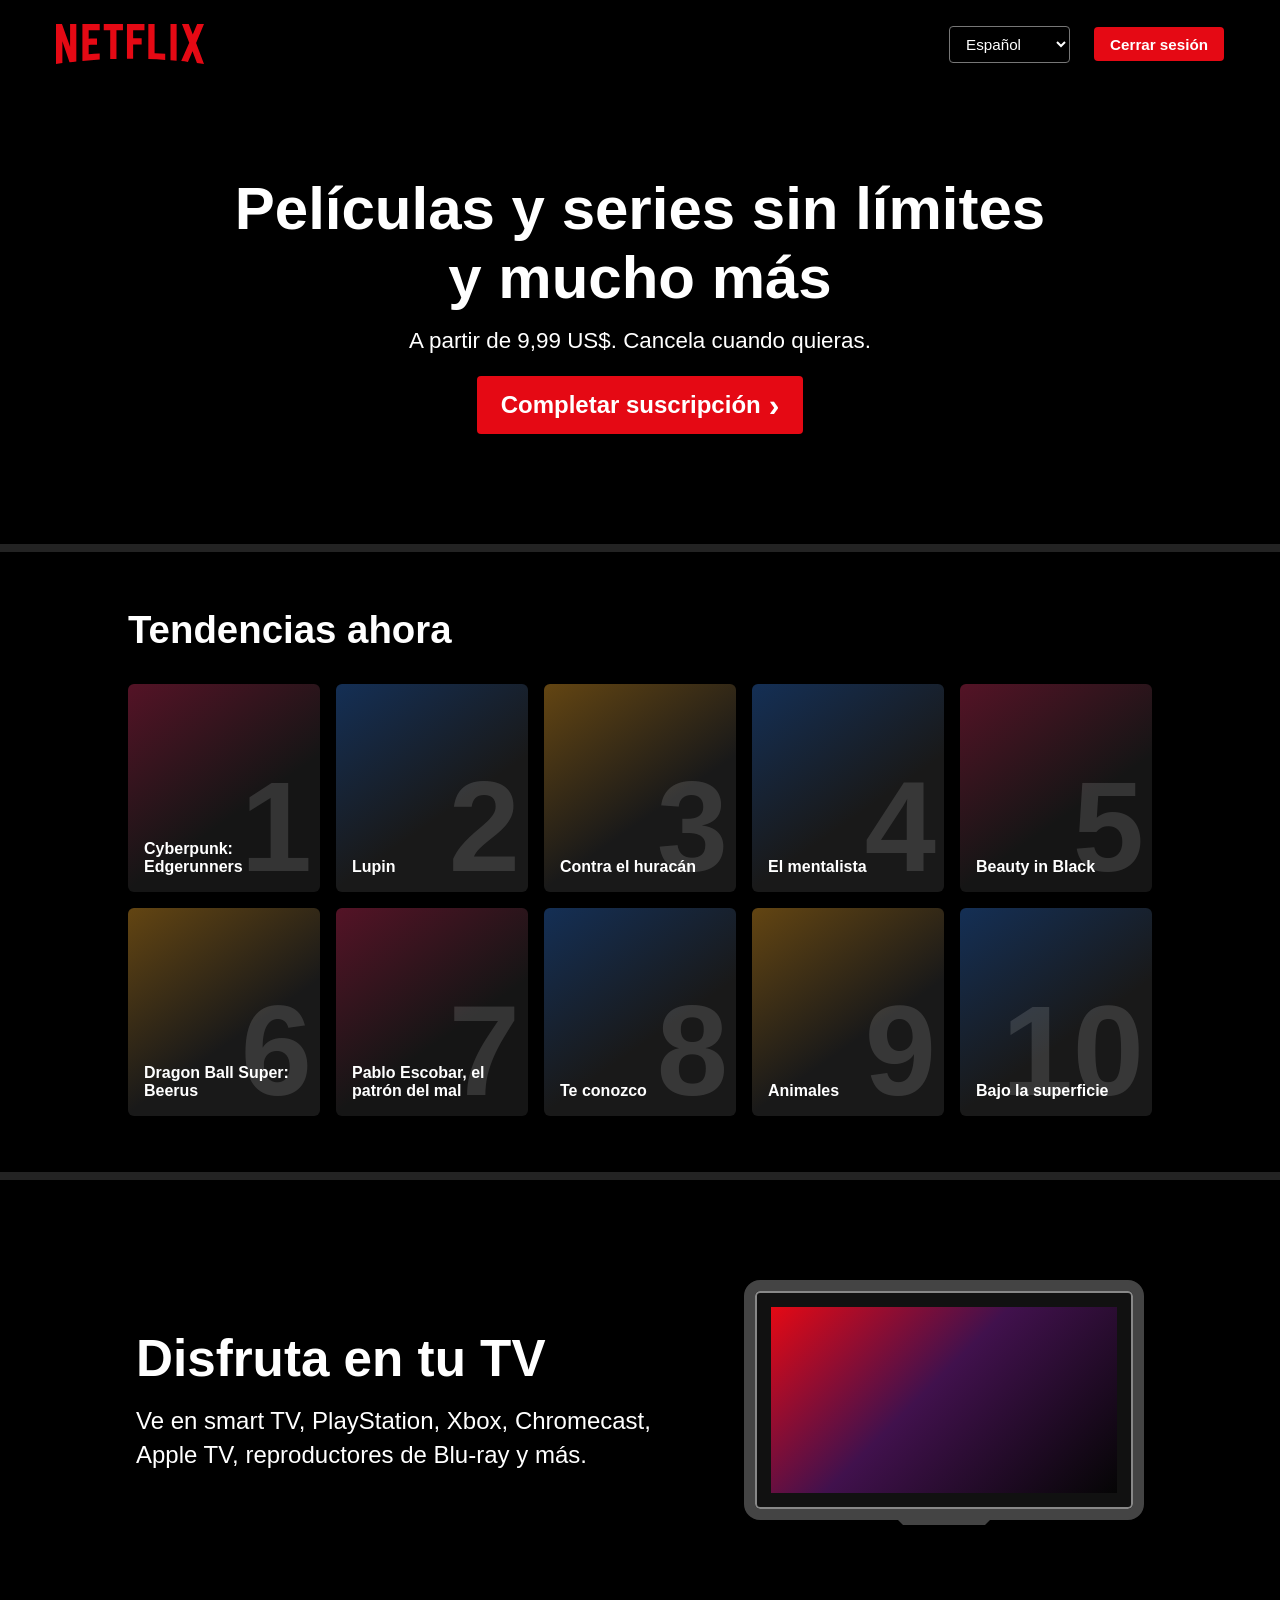
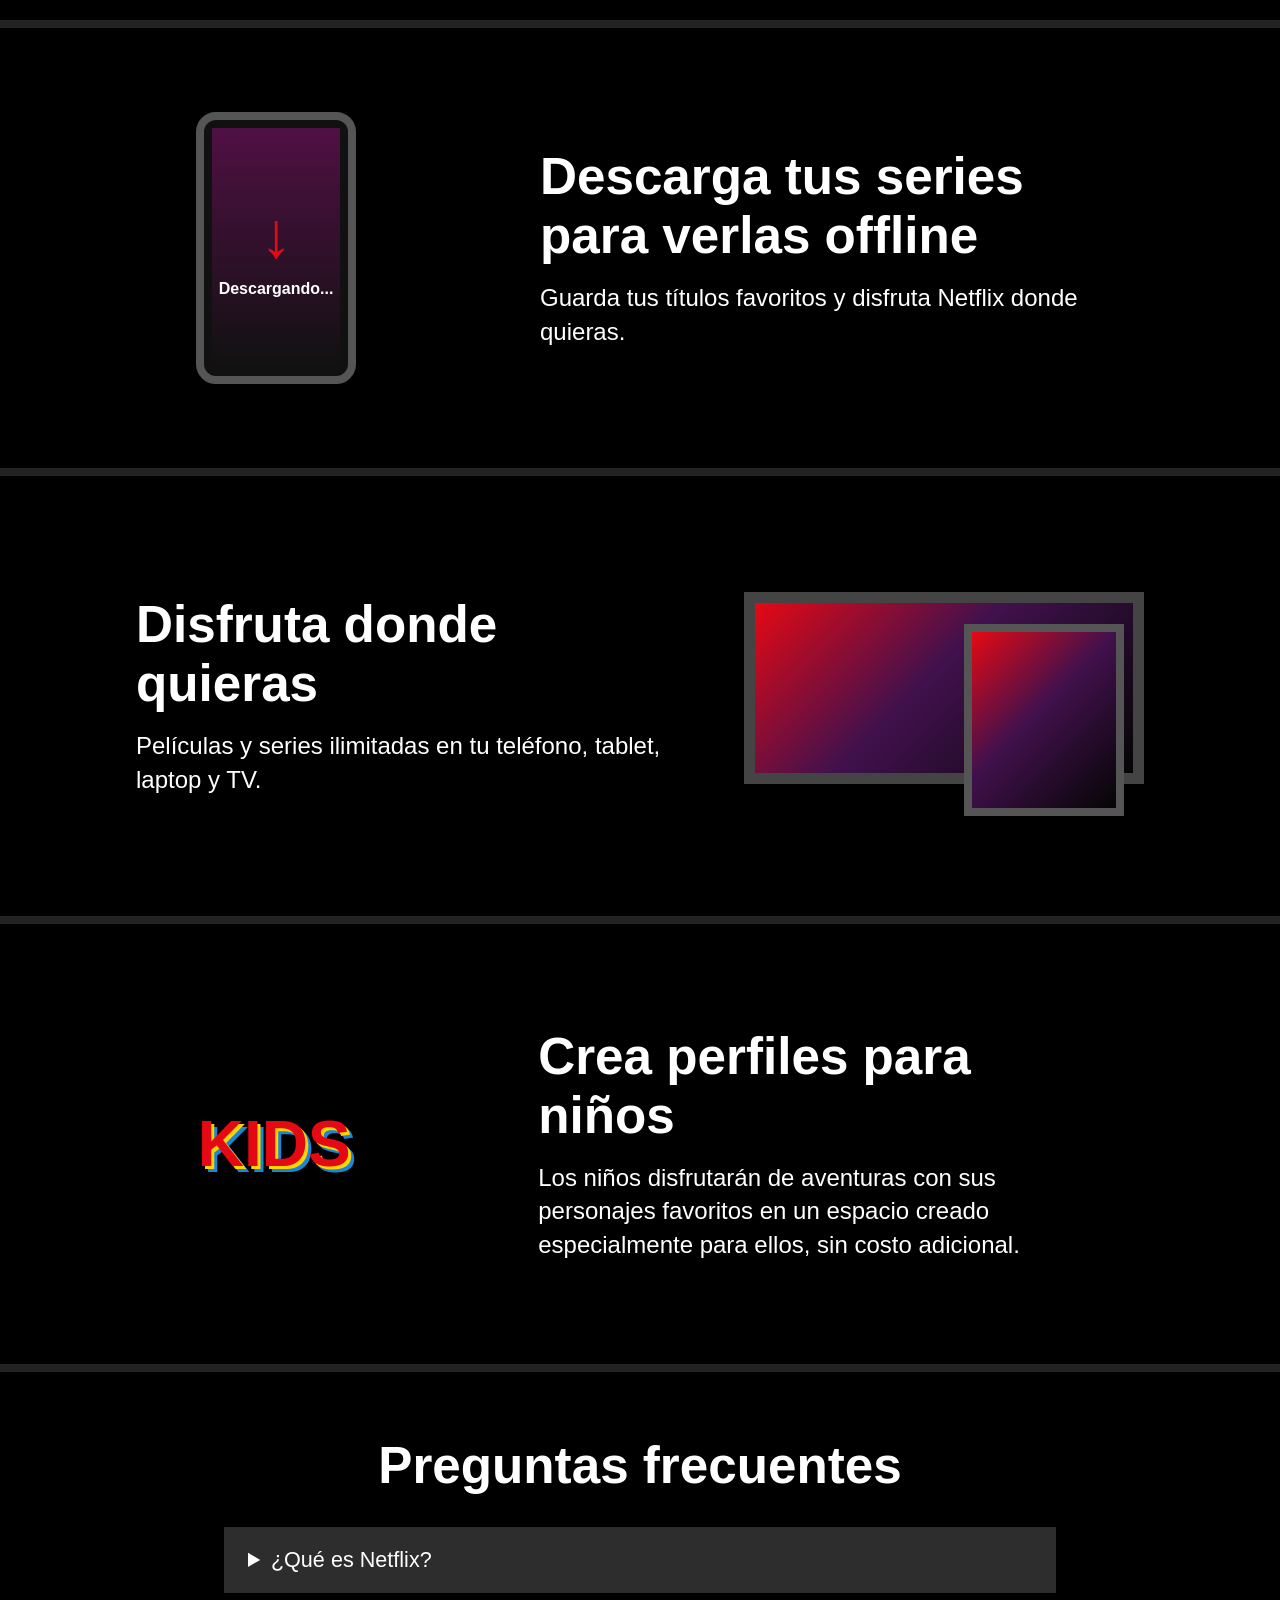
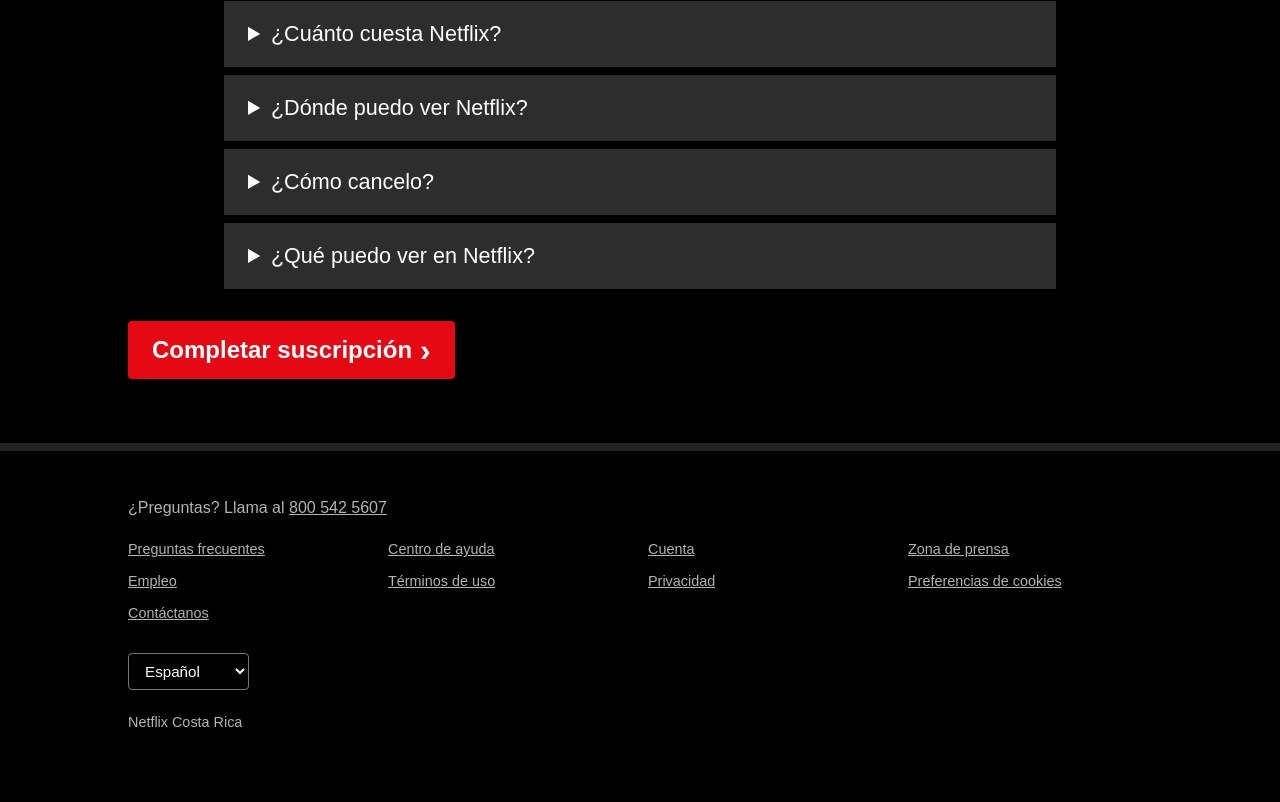
==== commit 8544e955: "Update subscription completion page with plan comparison and improved content" ====
--- a/completarSus.html
+++ b/completarSus.html
@@ -5,13 +5,14 @@
     <meta charset="UTF-8">
     <meta name="viewport" content="width=device-width, initial-scale=1.0">
     <meta name="description" content="Completa tu suscripción de Netflix.">
-    <title>Completar la suscripción - Netflix</title>
+    <title>Completar suscripción - Netflix</title>
     <link rel="stylesheet" href="./css/index.css">
+    <script type="module" src="./js/growthbook.js"></script>
 </head>
 
-<body class="subscription-page">
+<body class="subscription-page" data-gb-page="complete">
     <header class="site-header subscription-header">
-        <a class="brand" href="./Index.html" aria-label="Netflix">
+        <a class="brand" href="./index.html" aria-label="Netflix">
             <img src="./source/netflixLogo.svg"
                 alt="Netflix">
         </a>
@@ -23,7 +24,7 @@
                     <option value="en-CR">English</option>
                 </select>
             </label>
-            <a class="button button-small" href="./Index.html">Cerrar sesión</a>
+            <a class="button button-small" href="./index.html">Cerrar sesión</a>
         </nav>
     </header>
 
@@ -33,9 +34,51 @@
             <div class="subscription-hero-content">
                 <h1>Películas y series sin límites y mucho más</h1>
                 <p>A partir de 9,99&nbsp;US$. Cancela cuando quieras.</p>
-                <a class="button button-large" href="./eligePlan.html">Completar la suscripción <span
+                <a class="button button-large" href="./plan.html"
+                    data-gb-event="subscription_start" data-gb-location="hero">Completar suscripción <span
                         aria-hidden="true">›</span></a>
             </div>
+        </section>
+
+        <section class="plan-comparison" id="complete-plan-comparison"
+            aria-labelledby="complete-plan-comparison-title" hidden>
+            <div class="plan-comparison-heading">
+                <h2 id="complete-plan-comparison-title">¿Qué plan vas a elegir?</h2>
+                <p>Elige el plan ideal para disfrutar Netflix en tus dispositivos favoritos.</p>
+            </div>
+            <div class="comparison-table-wrap">
+                <table class="comparison-table">
+                    <caption class="sr-only">Comparación de planes disponibles</caption>
+                    <thead>
+                        <tr>
+                            <th scope="col">Características</th>
+                            <th scope="col"><span class="comparison-plan-name comparison-basic">BÁSICO</span><span
+                                    class="comparison-price">USD 9,99/mes</span><a class="comparison-link"
+                                    href="./iniciarSubscripcion.html?plan=basic" data-gb-event="plan_interest"
+                                    data-gb-plan="basic">Elegir plan</a></th>
+                            <th scope="col"><span
+                                    class="comparison-plan-name comparison-standard">ESTÁNDAR</span><span
+                                    class="comparison-price">USD 14,99/mes</span><a class="comparison-link"
+                                    href="./iniciarSubscripcion.html?plan=standard" data-gb-event="plan_interest"
+                                    data-gb-plan="standard">Elegir plan</a></th>
+                            <th scope="col"><span
+                                    class="comparison-plan-name comparison-premium">PREMIUM</span><span
+                                    class="comparison-price">USD 17,99/mes</span><a class="comparison-link"
+                                    href="./iniciarSubscripcion.html?plan=premium" data-gb-event="plan_interest"
+                                    data-gb-plan="premium">Elegir plan</a></th>
+                        </tr>
+                    </thead>
+                    <tbody>
+                        <tr><th scope="row">Calidad de vídeo y audio</th><td>Buena</td><td>Excelente</td><td>Excepcional</td></tr>
+                        <tr><th scope="row">Resolución</th><td>720p (HD)</td><td>1080p (Full HD)</td><td>4K (Ultra HD) + HDR</td></tr>
+                        <tr><th scope="row">Audio espacial</th><td><span class="comparison-dash" aria-label="No incluido">—</span></td><td><span class="comparison-dash" aria-label="No incluido">—</span></td><td><span class="comparison-check" aria-label="Incluido">✓</span></td></tr>
+                        <tr><th scope="row">Dispositivos compatibles</th><td>Televisor, ordenador, teléfono móvil y tableta</td><td>Televisor, ordenador, teléfono móvil y tableta</td><td>Televisor, ordenador, teléfono móvil y tableta</td></tr>
+                        <tr><th scope="row">Dispositivos del hogar a la vez</th><td>1</td><td>2</td><td>4</td></tr>
+                        <tr><th scope="row">Descargas en dispositivos</th><td>1</td><td>2</td><td>6</td></tr>
+                    </tbody>
+                </table>
+            </div>
+            <p class="comparison-note">La disponibilidad de HD, Full HD, Ultra HD (4K) y HDR depende de tu servicio de internet y del dispositivo. El contenido puede variar según el plan.</p>
         </section>
 
         <section class="trending-section">
@@ -54,69 +97,60 @@
             </div>
         </section>
 
-        <section class="benefits-section">
-            <h2>Más motivos para suscribirte</h2>
-            <div class="benefits-grid">
-                <article class="benefit-card">
-                    <h3>Disfruta en tu tele</h3>
-                    <p>Smart TV, PlayStation, Xbox, Chromecast, Apple TV, reproductores Blu-ray y muchos más.</p>
-                    <div class="benefit-icon tv-icon" aria-hidden="true">▣</div>
-                </article>
-                <article class="benefit-card">
-                    <h3>Descárgate tus favoritas para verlas sin conexión</h3>
-                    <p>Guarda tus títulos favoritos fácilmente para que siempre tengas algo para ver.</p>
-                    <div class="benefit-icon download-icon" aria-hidden="true">↓</div>
-                </article>
-                <article class="benefit-card">
-                    <h3>Disfruta en todas partes</h3>
-                    <p>Ve en streaming todas las películas y series en tu móvil, tableta, ordenador y televisor.</p>
-                    <div class="benefit-icon devices-icon" aria-hidden="true">▰</div>
-                </article>
-                <article class="benefit-card">
-                    <h3>Crea perfiles infantiles</h3>
-                    <p>Deja que los niños vivan aventuras con sus personajes favoritos en un espacio diseñado
-                        exclusivamente para ellos.</p>
-                    <div class="benefit-icon kids-icon" aria-hidden="true">★</div>
-                </article>
+        <section class="feature feature-dark">
+            <div class="feature-content">
+                <h2>Disfruta en tu TV</h2>
+                <p>Ve en smart TV, PlayStation, Xbox, Chromecast, Apple TV, reproductores de Blu-ray y más.</p>
+            </div>
+            <div class="device-art tv-art" aria-hidden="true">
+                <div class="screen"></div>
+                <div class="stand"></div>
             </div>
         </section>
+        <section class="feature feature-dark feature-reverse">
+            <div class="feature-content">
+                <h2>Descarga tus series para verlas offline</h2>
+                <p>Guarda tus títulos favoritos y disfruta Netflix donde quieras.</p>
+            </div>
+            <div class="device-art phone-art" aria-hidden="true">
+                <div class="phone-screen">
+                    <span class="download-icon">↓</span>
+                    <strong>Descargando...</strong>
+                </div>
+            </div>
+        </section>
+        <section class="feature feature-dark">
+            <div class="feature-content">
+                <h2>Disfruta donde quieras</h2>
+                <p>Películas y series ilimitadas en tu teléfono, tablet, laptop y TV.</p>
+            </div>
+            <div class="device-art devices-art" aria-hidden="true">
+                <div class="laptop-screen"></div>
+                <div class="tablet-screen"></div>
+            </div>
+        </section>
+        <section class="feature feature-dark feature-reverse">
+            <div class="feature-content">
+                <h2>Crea perfiles para niños</h2>
+                <p>Los niños disfrutarán de aventuras con sus personajes favoritos en un espacio creado especialmente
+                    para ellos, sin costo adicional.</p>
+            </div>
+            <div class="kids-art" aria-hidden="true">KIDS</div>
+        </section>
 
-        <section class="subscription-faq">
+        <section class="faq feature-dark">
             <h2>Preguntas frecuentes</h2>
             <div class="faq-list">
-                <details>
-                    <summary>¿Qué es Netflix?</summary>
-                    <p>Netflix es un servicio de streaming que ofrece una amplia variedad de series, películas,
-                        títulos de anime, documentales y otros contenidos premiados en miles de dispositivos conectados
-                        a internet.</p>
-                </details>
-                <details>
-                    <summary>¿Cuánto cuesta Netflix?</summary>
-                    <p>Disfruta de Netflix en tu smartphone, tableta, Smart TV, ordenador o dispositivo de streaming,
-                        todo por una tarifa mensual fija. Planes desde 9,99&nbsp;US$ a 17,99&nbsp;US$ al mes.</p>
-                </details>
-                <details>
-                    <summary>¿Dónde puedo ver Netflix?</summary>
-                    <p>Disfruta donde quieras y cuando quieras en cualquier dispositivo conectado a internet que
-                        ofrezca la aplicación de Netflix.</p>
-                </details>
-                <details>
-                    <summary>¿Cómo cancelo?</summary>
-                    <p>Puedes cancelar tu cuenta en línea con tan solo dos clics, sin cargos por cancelación.</p>
-                </details>
-                <details>
-                    <summary>¿Qué puedo ver en Netflix?</summary>
-                    <p>Netflix dispone de una amplia biblioteca de contenido original, anime, series, documentales y
-                        largometrajes.</p>
-                </details>
-                <details>
-                    <summary>¿Es Netflix bueno para los niños?</summary>
-                    <p>Los perfiles infantiles incluyen controles parentales protegidos por PIN y contenido familiar
-                        en un espacio propio.</p>
-                </details>
+                <details><summary>¿Qué es Netflix?</summary><p>Netflix es un servicio de streaming que ofrece una gran variedad de películas, series y documentales.</p></details>
+                <details><summary>¿Cuánto cuesta Netflix?</summary><p>Disfruta Netflix en tu teléfono, tablet, Smart TV, laptop o dispositivo de streaming por una tarifa mensual fija.</p></details>
+                <details><summary>¿Dónde puedo ver Netflix?</summary><p>Ve Netflix en cualquier dispositivo conectado a internet que tenga la aplicación de Netflix, como smart TV, teléfonos, tablets y computadoras.</p></details>
+                <details><summary>¿Cómo cancelo?</summary><p>Puedes cancelar tu membresía en cualquier momento desde la sección de cuenta.</p></details>
+                <details><summary>¿Qué puedo ver en Netflix?</summary><p>Netflix ofrece películas, series, documentales y contenido original para toda la familia.</p></details>
             </div>
-            <a class="button button-large subscription-cta" href="./eligePlan.html">Completar la suscripción <span
-                    aria-hidden="true">›</span></a>
+            <div class="faq-cta">
+                <a class="button button-large" href="./plan.html" data-gb-event="subscription_start"
+                    data-gb-location="faq">Completar suscripción <span aria-hidden="true">›</span></a>
+            </div>
         </section>
     </main>
 
@@ -125,12 +159,12 @@
         <div class="footer-links">
             <a href="https://help.netflix.com/support/412">Preguntas frecuentes</a>
             <a href="https://help.netflix.com/">Centro de ayuda</a>
-            <a href="./Index.html">Cuenta</a>
+            <a href="./index.html">Cuenta</a>
             <a href="https://media.netflix.com/">Zona de prensa</a>
             <a href="https://jobs.netflix.com/jobs">Empleo</a>
             <a href="https://help.netflix.com/legal/termsofuse">Términos de uso</a>
             <a href="https://help.netflix.com/legal/privacy">Privacidad</a>
-            <a href="./Index.html">Preferencias de cookies</a>
+            <a href="./index.html">Preferencias de cookies</a>
             <a href="https://help.netflix.com/contactus">Contáctanos</a>
         </div>
         <label class="language-picker footer-language" for="footer-subscription-language">
--- a/css/index.css
+++ b/css/index.css
@@ -592,6 +592,13 @@
     background: #49393a;
     color: #fff;
     font-size: .9rem;
+}
+
+.confirmation-continue {
+    display: block;
+    width: 100%;
+    margin-bottom: 1.5rem;
+    text-align: center;
 }
 
 .confirmation-email a,
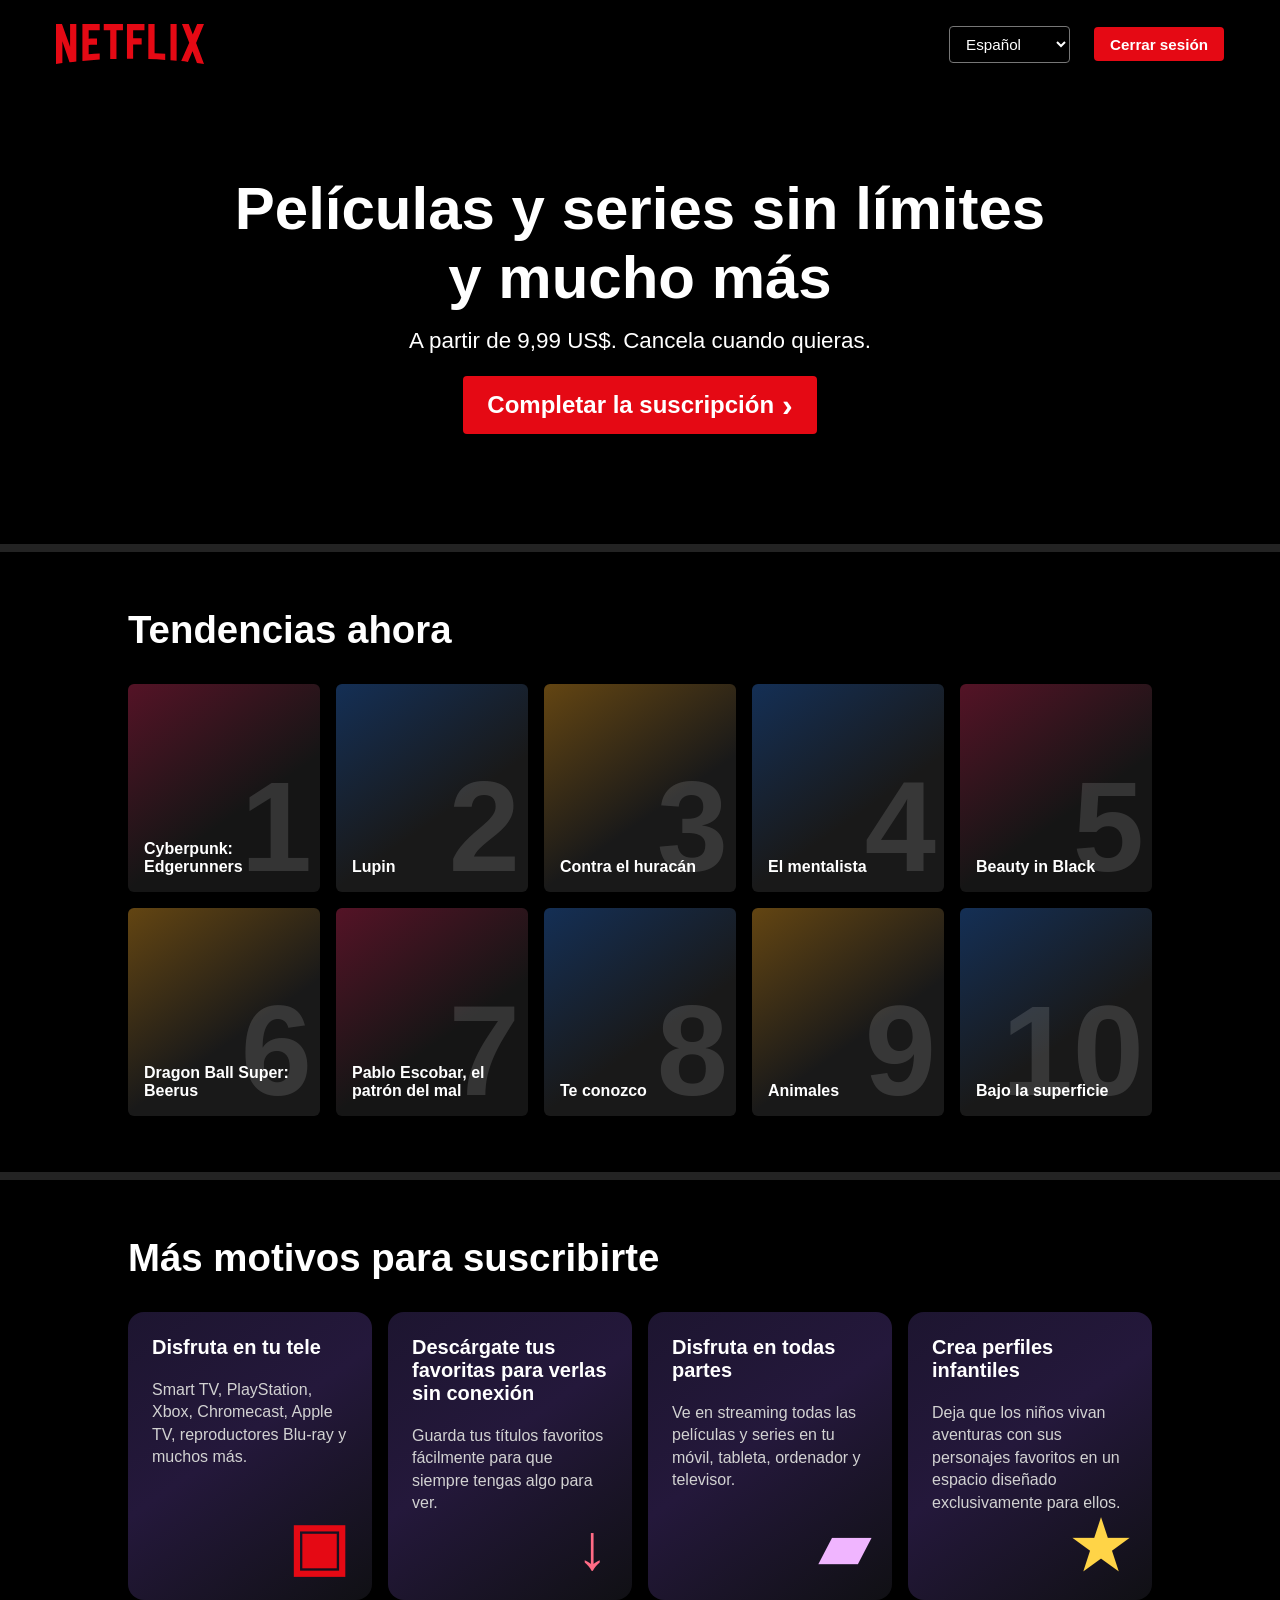
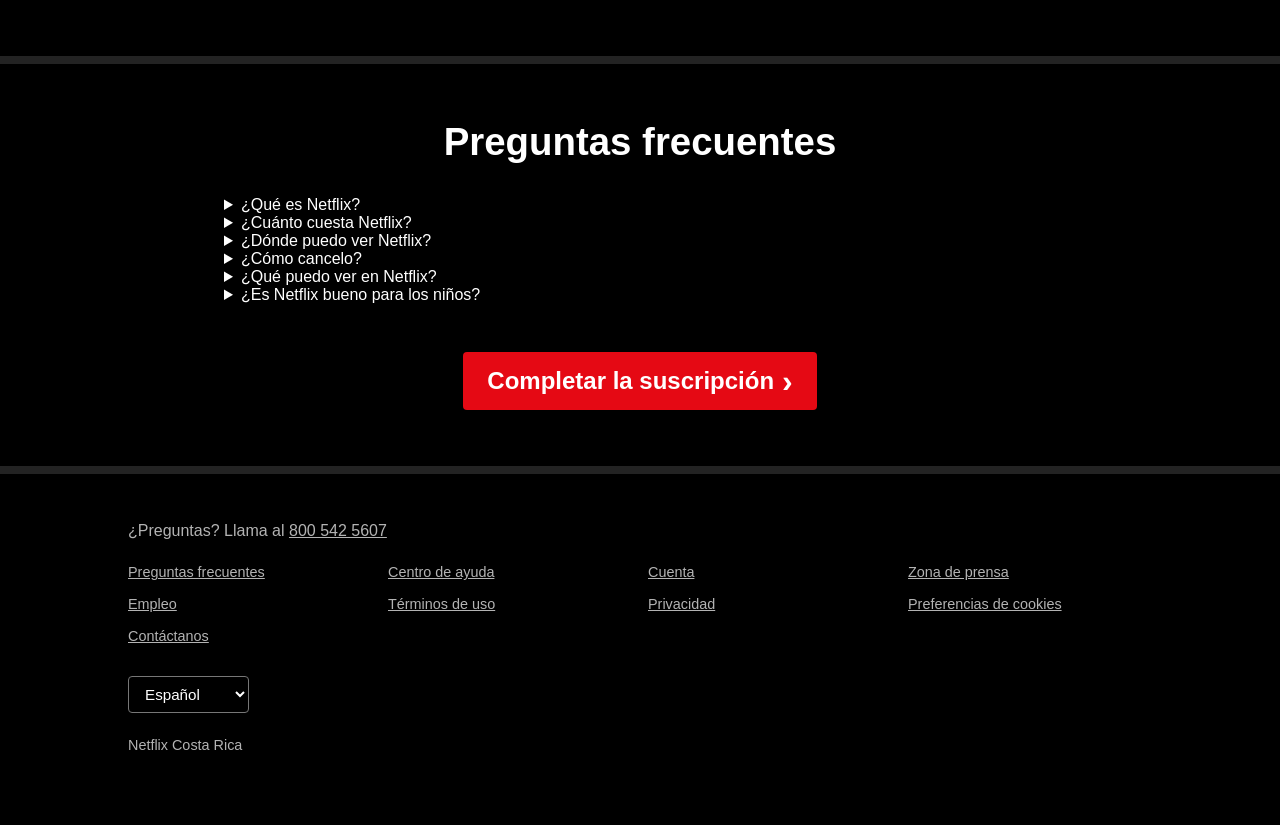
==== commit 326b83bd: "Merge Ramas de LuisDa" ====
--- a/completarSus.html
+++ b/completarSus.html
@@ -5,7 +5,7 @@
     <meta charset="UTF-8">
     <meta name="viewport" content="width=device-width, initial-scale=1.0">
     <meta name="description" content="Completa tu suscripción de Netflix.">
-    <title>Completar suscripción - Netflix</title>
+    <title>Completar la suscripción - Netflix</title>
     <link rel="stylesheet" href="./css/index.css">
     <script type="module" src="./js/growthbook.js"></script>
 </head>
@@ -34,51 +34,10 @@
             <div class="subscription-hero-content">
                 <h1>Películas y series sin límites y mucho más</h1>
                 <p>A partir de 9,99&nbsp;US$. Cancela cuando quieras.</p>
-                <a class="button button-large" href="./plan.html"
-                    data-gb-event="subscription_start" data-gb-location="hero">Completar suscripción <span
+                <a class="button button-large" href="./eligePlan.html"
+                    data-gb-event="subscription_start" data-gb-location="hero">Completar la suscripción <span
                         aria-hidden="true">›</span></a>
             </div>
-        </section>
-
-        <section class="plan-comparison" id="complete-plan-comparison"
-            aria-labelledby="complete-plan-comparison-title" hidden>
-            <div class="plan-comparison-heading">
-                <h2 id="complete-plan-comparison-title">¿Qué plan vas a elegir?</h2>
-                <p>Elige el plan ideal para disfrutar Netflix en tus dispositivos favoritos.</p>
-            </div>
-            <div class="comparison-table-wrap">
-                <table class="comparison-table">
-                    <caption class="sr-only">Comparación de planes disponibles</caption>
-                    <thead>
-                        <tr>
-                            <th scope="col">Características</th>
-                            <th scope="col"><span class="comparison-plan-name comparison-basic">BÁSICO</span><span
-                                    class="comparison-price">USD 9,99/mes</span><a class="comparison-link"
-                                    href="./iniciarSubscripcion.html?plan=basic" data-gb-event="plan_interest"
-                                    data-gb-plan="basic">Elegir plan</a></th>
-                            <th scope="col"><span
-                                    class="comparison-plan-name comparison-standard">ESTÁNDAR</span><span
-                                    class="comparison-price">USD 14,99/mes</span><a class="comparison-link"
-                                    href="./iniciarSubscripcion.html?plan=standard" data-gb-event="plan_interest"
-                                    data-gb-plan="standard">Elegir plan</a></th>
-                            <th scope="col"><span
-                                    class="comparison-plan-name comparison-premium">PREMIUM</span><span
-                                    class="comparison-price">USD 17,99/mes</span><a class="comparison-link"
-                                    href="./iniciarSubscripcion.html?plan=premium" data-gb-event="plan_interest"
-                                    data-gb-plan="premium">Elegir plan</a></th>
-                        </tr>
-                    </thead>
-                    <tbody>
-                        <tr><th scope="row">Calidad de vídeo y audio</th><td>Buena</td><td>Excelente</td><td>Excepcional</td></tr>
-                        <tr><th scope="row">Resolución</th><td>720p (HD)</td><td>1080p (Full HD)</td><td>4K (Ultra HD) + HDR</td></tr>
-                        <tr><th scope="row">Audio espacial</th><td><span class="comparison-dash" aria-label="No incluido">—</span></td><td><span class="comparison-dash" aria-label="No incluido">—</span></td><td><span class="comparison-check" aria-label="Incluido">✓</span></td></tr>
-                        <tr><th scope="row">Dispositivos compatibles</th><td>Televisor, ordenador, teléfono móvil y tableta</td><td>Televisor, ordenador, teléfono móvil y tableta</td><td>Televisor, ordenador, teléfono móvil y tableta</td></tr>
-                        <tr><th scope="row">Dispositivos del hogar a la vez</th><td>1</td><td>2</td><td>4</td></tr>
-                        <tr><th scope="row">Descargas en dispositivos</th><td>1</td><td>2</td><td>6</td></tr>
-                    </tbody>
-                </table>
-            </div>
-            <p class="comparison-note">La disponibilidad de HD, Full HD, Ultra HD (4K) y HDR depende de tu servicio de internet y del dispositivo. El contenido puede variar según el plan.</p>
         </section>
 
         <section class="trending-section">
@@ -97,60 +56,70 @@
             </div>
         </section>
 
-        <section class="feature feature-dark">
-            <div class="feature-content">
-                <h2>Disfruta en tu TV</h2>
-                <p>Ve en smart TV, PlayStation, Xbox, Chromecast, Apple TV, reproductores de Blu-ray y más.</p>
-            </div>
-            <div class="device-art tv-art" aria-hidden="true">
-                <div class="screen"></div>
-                <div class="stand"></div>
+        <section class="benefits-section">
+            <h2>Más motivos para suscribirte</h2>
+            <div class="benefits-grid">
+                <article class="benefit-card">
+                    <h3>Disfruta en tu tele</h3>
+                    <p>Smart TV, PlayStation, Xbox, Chromecast, Apple TV, reproductores Blu-ray y muchos más.</p>
+                    <div class="benefit-icon tv-icon" aria-hidden="true">▣</div>
+                </article>
+                <article class="benefit-card">
+                    <h3>Descárgate tus favoritas para verlas sin conexión</h3>
+                    <p>Guarda tus títulos favoritos fácilmente para que siempre tengas algo para ver.</p>
+                    <div class="benefit-icon download-icon" aria-hidden="true">↓</div>
+                </article>
+                <article class="benefit-card">
+                    <h3>Disfruta en todas partes</h3>
+                    <p>Ve en streaming todas las películas y series en tu móvil, tableta, ordenador y televisor.</p>
+                    <div class="benefit-icon devices-icon" aria-hidden="true">▰</div>
+                </article>
+                <article class="benefit-card">
+                    <h3>Crea perfiles infantiles</h3>
+                    <p>Deja que los niños vivan aventuras con sus personajes favoritos en un espacio diseñado
+                        exclusivamente para ellos.</p>
+                    <div class="benefit-icon kids-icon" aria-hidden="true">★</div>
+                </article>
             </div>
         </section>
-        <section class="feature feature-dark feature-reverse">
-            <div class="feature-content">
-                <h2>Descarga tus series para verlas offline</h2>
-                <p>Guarda tus títulos favoritos y disfruta Netflix donde quieras.</p>
-            </div>
-            <div class="device-art phone-art" aria-hidden="true">
-                <div class="phone-screen">
-                    <span class="download-icon">↓</span>
-                    <strong>Descargando...</strong>
-                </div>
-            </div>
-        </section>
-        <section class="feature feature-dark">
-            <div class="feature-content">
-                <h2>Disfruta donde quieras</h2>
-                <p>Películas y series ilimitadas en tu teléfono, tablet, laptop y TV.</p>
-            </div>
-            <div class="device-art devices-art" aria-hidden="true">
-                <div class="laptop-screen"></div>
-                <div class="tablet-screen"></div>
-            </div>
-        </section>
-        <section class="feature feature-dark feature-reverse">
-            <div class="feature-content">
-                <h2>Crea perfiles para niños</h2>
-                <p>Los niños disfrutarán de aventuras con sus personajes favoritos en un espacio creado especialmente
-                    para ellos, sin costo adicional.</p>
-            </div>
-            <div class="kids-art" aria-hidden="true">KIDS</div>
-        </section>
 
-        <section class="faq feature-dark">
+        <section class="subscription-faq">
             <h2>Preguntas frecuentes</h2>
             <div class="faq-list">
-                <details><summary>¿Qué es Netflix?</summary><p>Netflix es un servicio de streaming que ofrece una gran variedad de películas, series y documentales.</p></details>
-                <details><summary>¿Cuánto cuesta Netflix?</summary><p>Disfruta Netflix en tu teléfono, tablet, Smart TV, laptop o dispositivo de streaming por una tarifa mensual fija.</p></details>
-                <details><summary>¿Dónde puedo ver Netflix?</summary><p>Ve Netflix en cualquier dispositivo conectado a internet que tenga la aplicación de Netflix, como smart TV, teléfonos, tablets y computadoras.</p></details>
-                <details><summary>¿Cómo cancelo?</summary><p>Puedes cancelar tu membresía en cualquier momento desde la sección de cuenta.</p></details>
-                <details><summary>¿Qué puedo ver en Netflix?</summary><p>Netflix ofrece películas, series, documentales y contenido original para toda la familia.</p></details>
+                <details>
+                    <summary>¿Qué es Netflix?</summary>
+                    <p>Netflix es un servicio de streaming que ofrece una amplia variedad de series, películas,
+                        títulos de anime, documentales y otros contenidos premiados en miles de dispositivos conectados
+                        a internet.</p>
+                </details>
+                <details>
+                    <summary>¿Cuánto cuesta Netflix?</summary>
+                    <p>Disfruta de Netflix en tu smartphone, tableta, Smart TV, ordenador o dispositivo de streaming,
+                        todo por una tarifa mensual fija. Planes desde 9,99&nbsp;US$ a 17,99&nbsp;US$ al mes.</p>
+                </details>
+                <details>
+                    <summary>¿Dónde puedo ver Netflix?</summary>
+                    <p>Disfruta donde quieras y cuando quieras en cualquier dispositivo conectado a internet que
+                        ofrezca la aplicación de Netflix.</p>
+                </details>
+                <details>
+                    <summary>¿Cómo cancelo?</summary>
+                    <p>Puedes cancelar tu cuenta en línea con tan solo dos clics, sin cargos por cancelación.</p>
+                </details>
+                <details>
+                    <summary>¿Qué puedo ver en Netflix?</summary>
+                    <p>Netflix dispone de una amplia biblioteca de contenido original, anime, series, documentales y
+                        largometrajes.</p>
+                </details>
+                <details>
+                    <summary>¿Es Netflix bueno para los niños?</summary>
+                    <p>Los perfiles infantiles incluyen controles parentales protegidos por PIN y contenido familiar
+                        en un espacio propio.</p>
+                </details>
             </div>
-            <div class="faq-cta">
-                <a class="button button-large" href="./plan.html" data-gb-event="subscription_start"
-                    data-gb-location="faq">Completar suscripción <span aria-hidden="true">›</span></a>
-            </div>
+            <a class="button button-large subscription-cta" href="./eligePlan.html"
+                data-gb-event="subscription_start" data-gb-location="faq">Completar la suscripción <span
+                    aria-hidden="true">›</span></a>
         </section>
     </main>
 
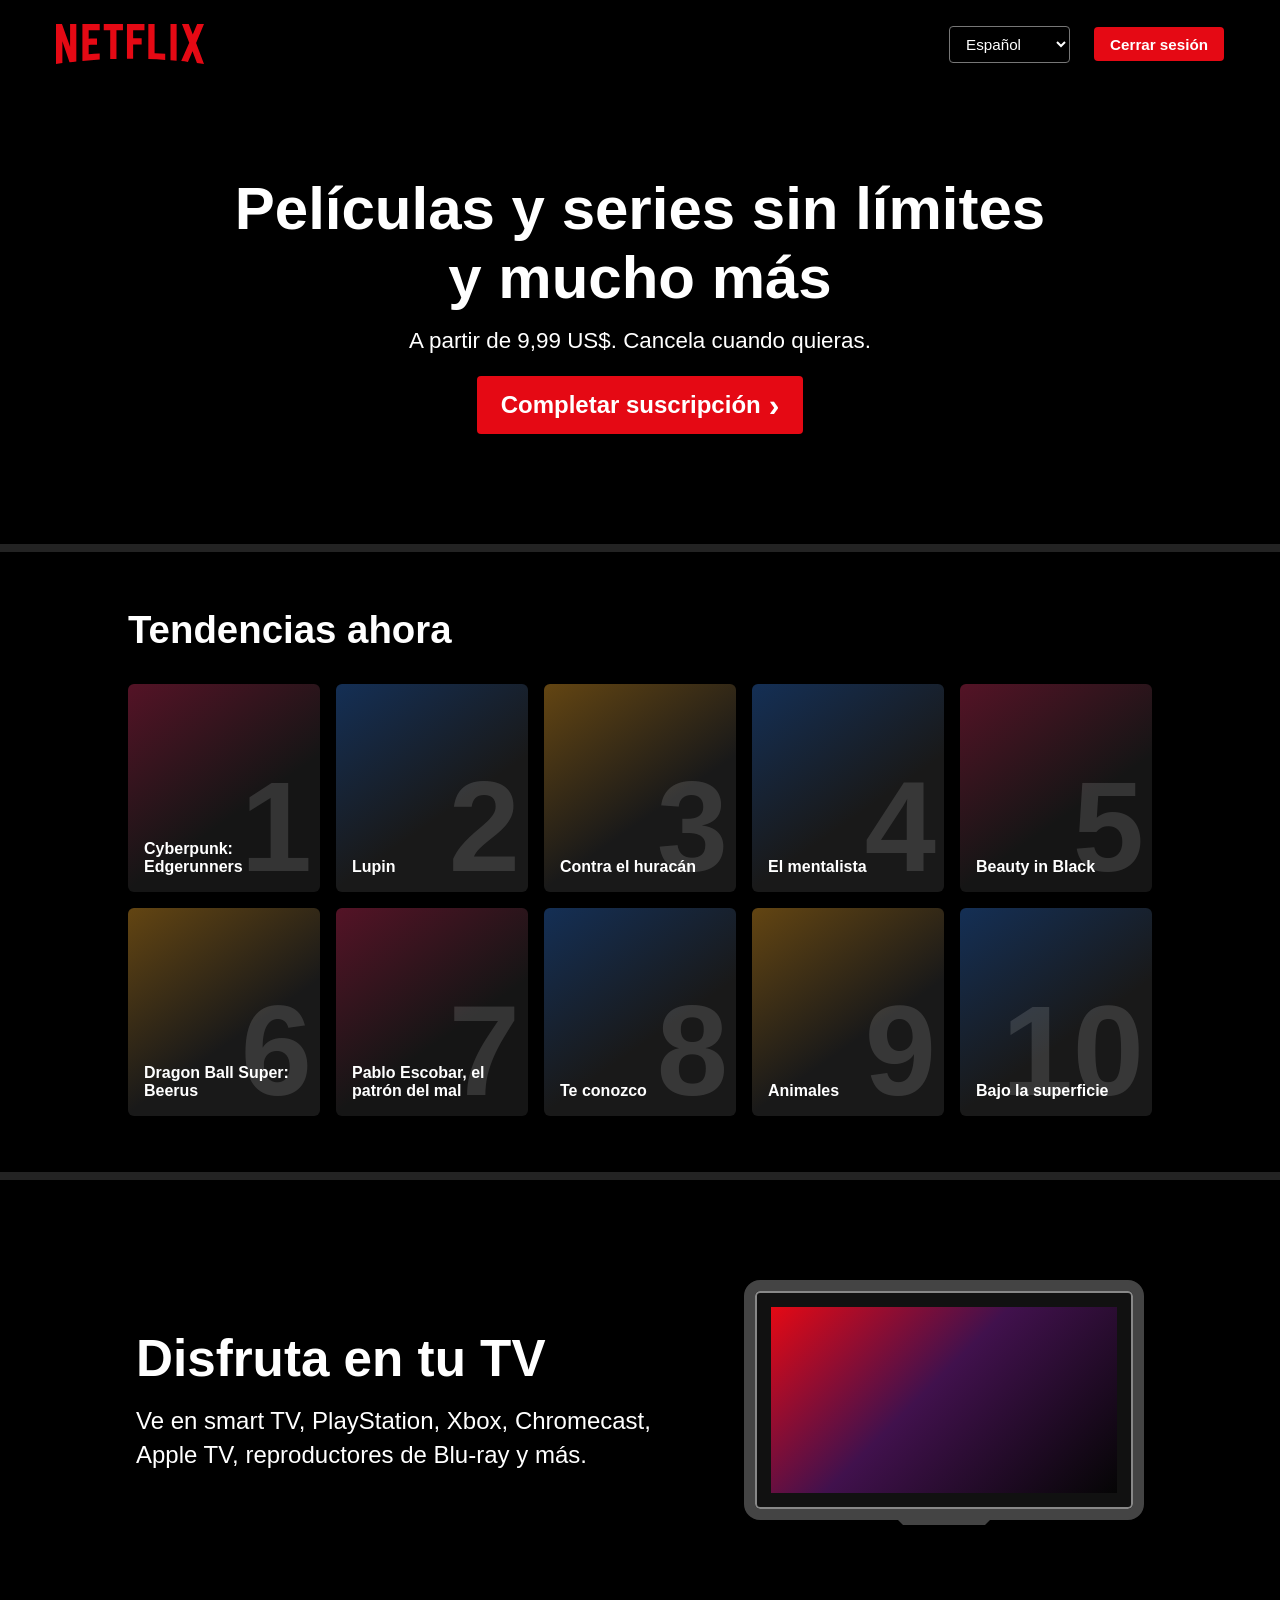
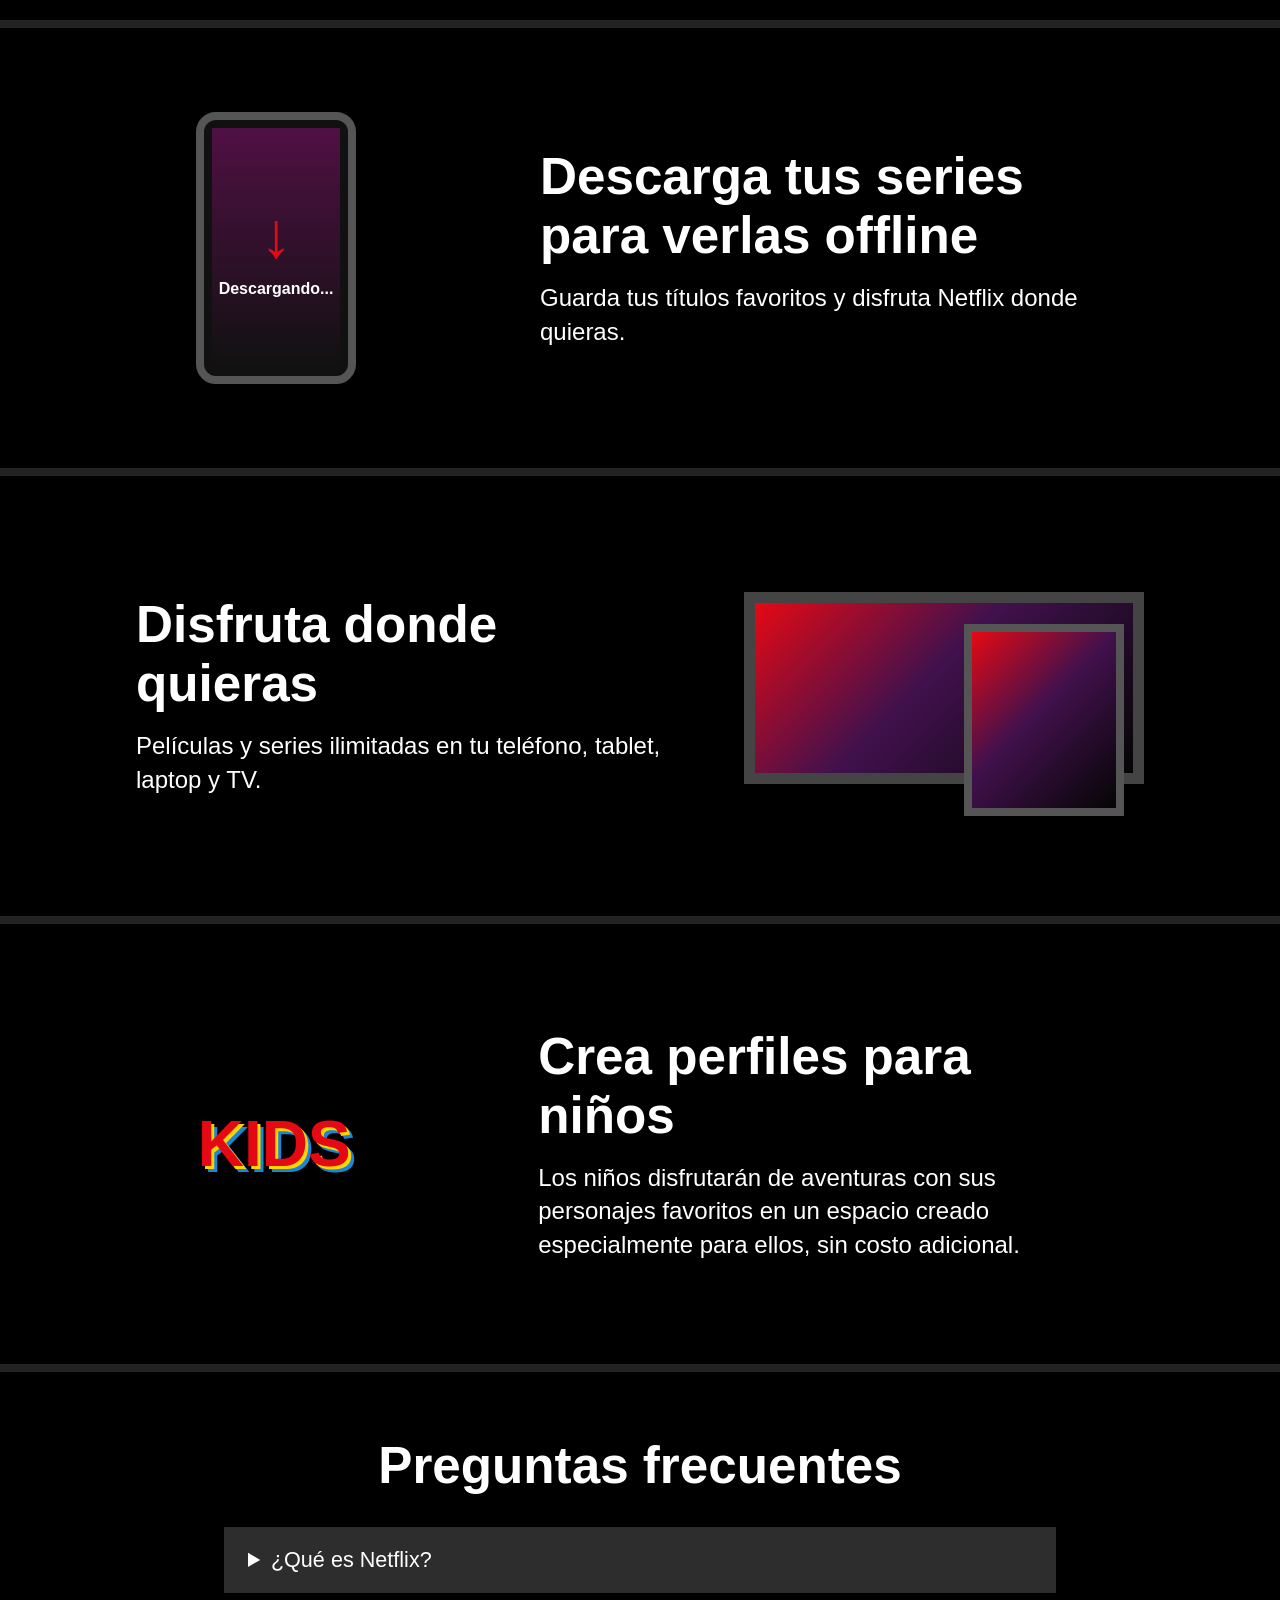
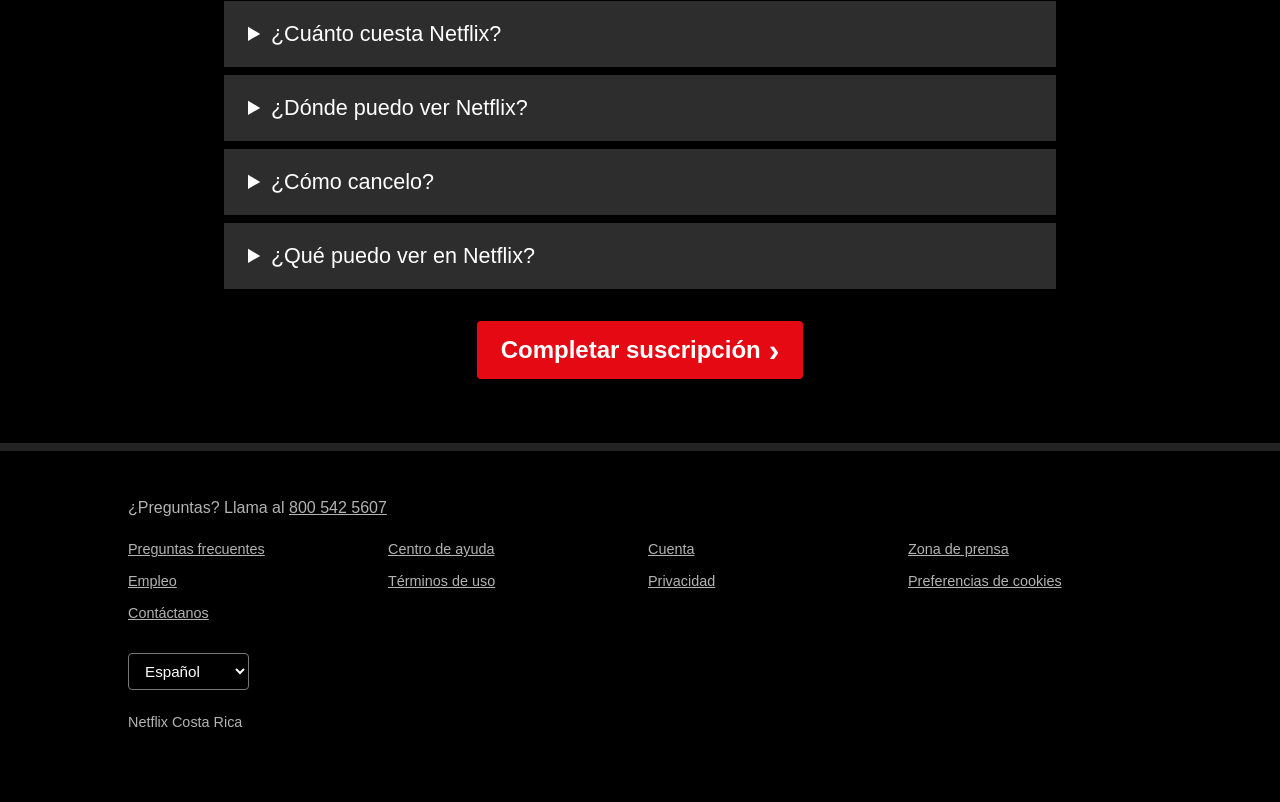
==== commit 95bfc5e5: "Merge branch 'luisda' of https://github.com/DrexGuzman/Netflix-A-BTesting" ====
--- a/completarSus.html
+++ b/completarSus.html
@@ -5,7 +5,7 @@
     <meta charset="UTF-8">
     <meta name="viewport" content="width=device-width, initial-scale=1.0">
     <meta name="description" content="Completa tu suscripción de Netflix.">
-    <title>Completar la suscripción - Netflix</title>
+    <title>Completar suscripción - Netflix</title>
     <link rel="stylesheet" href="./css/index.css">
     <script type="module" src="./js/growthbook.js"></script>
 </head>
@@ -34,10 +34,51 @@
             <div class="subscription-hero-content">
                 <h1>Películas y series sin límites y mucho más</h1>
                 <p>A partir de 9,99&nbsp;US$. Cancela cuando quieras.</p>
-                <a class="button button-large" href="./eligePlan.html"
-                    data-gb-event="subscription_start" data-gb-location="hero">Completar la suscripción <span
+                <a class="button button-large" href="./plan.html"
+                    data-gb-event="subscription_start" data-gb-location="hero">Completar suscripción <span
                         aria-hidden="true">›</span></a>
             </div>
+        </section>
+
+        <section class="plan-comparison" id="complete-plan-comparison"
+            aria-labelledby="complete-plan-comparison-title" hidden>
+            <div class="plan-comparison-heading">
+                <h2 id="complete-plan-comparison-title">¿Qué plan vas a elegir?</h2>
+                <p>Elige el plan ideal para disfrutar Netflix en tus dispositivos favoritos.</p>
+            </div>
+            <div class="comparison-table-wrap">
+                <table class="comparison-table">
+                    <caption class="sr-only">Comparación de planes disponibles</caption>
+                    <thead>
+                        <tr>
+                            <th scope="col">Características</th>
+                            <th scope="col"><span class="comparison-plan-name comparison-basic">BÁSICO</span><span
+                                    class="comparison-price">USD 9,99/mes</span><a class="comparison-link"
+                                    href="./iniciarSubscripcion.html?plan=basic" data-gb-event="plan_interest"
+                                    data-gb-plan="basic">Elegir plan</a></th>
+                            <th scope="col"><span
+                                    class="comparison-plan-name comparison-standard">ESTÁNDAR</span><span
+                                    class="comparison-price">USD 14,99/mes</span><a class="comparison-link"
+                                    href="./iniciarSubscripcion.html?plan=standard" data-gb-event="plan_interest"
+                                    data-gb-plan="standard">Elegir plan</a></th>
+                            <th scope="col"><span
+                                    class="comparison-plan-name comparison-premium">PREMIUM</span><span
+                                    class="comparison-price">USD 17,99/mes</span><a class="comparison-link"
+                                    href="./iniciarSubscripcion.html?plan=premium" data-gb-event="plan_interest"
+                                    data-gb-plan="premium">Elegir plan</a></th>
+                        </tr>
+                    </thead>
+                    <tbody>
+                        <tr><th scope="row">Calidad de vídeo y audio</th><td>Buena</td><td>Excelente</td><td>Excepcional</td></tr>
+                        <tr><th scope="row">Resolución</th><td>720p (HD)</td><td>1080p (Full HD)</td><td>4K (Ultra HD) + HDR</td></tr>
+                        <tr><th scope="row">Audio espacial</th><td><span class="comparison-dash" aria-label="No incluido">—</span></td><td><span class="comparison-dash" aria-label="No incluido">—</span></td><td><span class="comparison-check" aria-label="Incluido">✓</span></td></tr>
+                        <tr><th scope="row">Dispositivos compatibles</th><td>Televisor, ordenador, teléfono móvil y tableta</td><td>Televisor, ordenador, teléfono móvil y tableta</td><td>Televisor, ordenador, teléfono móvil y tableta</td></tr>
+                        <tr><th scope="row">Dispositivos del hogar a la vez</th><td>1</td><td>2</td><td>4</td></tr>
+                        <tr><th scope="row">Descargas en dispositivos</th><td>1</td><td>2</td><td>6</td></tr>
+                    </tbody>
+                </table>
+            </div>
+            <p class="comparison-note">La disponibilidad de HD, Full HD, Ultra HD (4K) y HDR depende de tu servicio de internet y del dispositivo. El contenido puede variar según el plan.</p>
         </section>
 
         <section class="trending-section">
@@ -56,70 +97,60 @@
             </div>
         </section>
 
-        <section class="benefits-section">
-            <h2>Más motivos para suscribirte</h2>
-            <div class="benefits-grid">
-                <article class="benefit-card">
-                    <h3>Disfruta en tu tele</h3>
-                    <p>Smart TV, PlayStation, Xbox, Chromecast, Apple TV, reproductores Blu-ray y muchos más.</p>
-                    <div class="benefit-icon tv-icon" aria-hidden="true">▣</div>
-                </article>
-                <article class="benefit-card">
-                    <h3>Descárgate tus favoritas para verlas sin conexión</h3>
-                    <p>Guarda tus títulos favoritos fácilmente para que siempre tengas algo para ver.</p>
-                    <div class="benefit-icon download-icon" aria-hidden="true">↓</div>
-                </article>
-                <article class="benefit-card">
-                    <h3>Disfruta en todas partes</h3>
-                    <p>Ve en streaming todas las películas y series en tu móvil, tableta, ordenador y televisor.</p>
-                    <div class="benefit-icon devices-icon" aria-hidden="true">▰</div>
-                </article>
-                <article class="benefit-card">
-                    <h3>Crea perfiles infantiles</h3>
-                    <p>Deja que los niños vivan aventuras con sus personajes favoritos en un espacio diseñado
-                        exclusivamente para ellos.</p>
-                    <div class="benefit-icon kids-icon" aria-hidden="true">★</div>
-                </article>
+        <section class="feature feature-dark">
+            <div class="feature-content">
+                <h2>Disfruta en tu TV</h2>
+                <p>Ve en smart TV, PlayStation, Xbox, Chromecast, Apple TV, reproductores de Blu-ray y más.</p>
+            </div>
+            <div class="device-art tv-art" aria-hidden="true">
+                <div class="screen"></div>
+                <div class="stand"></div>
             </div>
         </section>
+        <section class="feature feature-dark feature-reverse">
+            <div class="feature-content">
+                <h2>Descarga tus series para verlas offline</h2>
+                <p>Guarda tus títulos favoritos y disfruta Netflix donde quieras.</p>
+            </div>
+            <div class="device-art phone-art" aria-hidden="true">
+                <div class="phone-screen">
+                    <span class="download-icon">↓</span>
+                    <strong>Descargando...</strong>
+                </div>
+            </div>
+        </section>
+        <section class="feature feature-dark">
+            <div class="feature-content">
+                <h2>Disfruta donde quieras</h2>
+                <p>Películas y series ilimitadas en tu teléfono, tablet, laptop y TV.</p>
+            </div>
+            <div class="device-art devices-art" aria-hidden="true">
+                <div class="laptop-screen"></div>
+                <div class="tablet-screen"></div>
+            </div>
+        </section>
+        <section class="feature feature-dark feature-reverse">
+            <div class="feature-content">
+                <h2>Crea perfiles para niños</h2>
+                <p>Los niños disfrutarán de aventuras con sus personajes favoritos en un espacio creado especialmente
+                    para ellos, sin costo adicional.</p>
+            </div>
+            <div class="kids-art" aria-hidden="true">KIDS</div>
+        </section>
 
-        <section class="subscription-faq">
+        <section class="faq feature-dark">
             <h2>Preguntas frecuentes</h2>
             <div class="faq-list">
-                <details>
-                    <summary>¿Qué es Netflix?</summary>
-                    <p>Netflix es un servicio de streaming que ofrece una amplia variedad de series, películas,
-                        títulos de anime, documentales y otros contenidos premiados en miles de dispositivos conectados
-                        a internet.</p>
-                </details>
-                <details>
-                    <summary>¿Cuánto cuesta Netflix?</summary>
-                    <p>Disfruta de Netflix en tu smartphone, tableta, Smart TV, ordenador o dispositivo de streaming,
-                        todo por una tarifa mensual fija. Planes desde 9,99&nbsp;US$ a 17,99&nbsp;US$ al mes.</p>
-                </details>
-                <details>
-                    <summary>¿Dónde puedo ver Netflix?</summary>
-                    <p>Disfruta donde quieras y cuando quieras en cualquier dispositivo conectado a internet que
-                        ofrezca la aplicación de Netflix.</p>
-                </details>
-                <details>
-                    <summary>¿Cómo cancelo?</summary>
-                    <p>Puedes cancelar tu cuenta en línea con tan solo dos clics, sin cargos por cancelación.</p>
-                </details>
-                <details>
-                    <summary>¿Qué puedo ver en Netflix?</summary>
-                    <p>Netflix dispone de una amplia biblioteca de contenido original, anime, series, documentales y
-                        largometrajes.</p>
-                </details>
-                <details>
-                    <summary>¿Es Netflix bueno para los niños?</summary>
-                    <p>Los perfiles infantiles incluyen controles parentales protegidos por PIN y contenido familiar
-                        en un espacio propio.</p>
-                </details>
+                <details><summary>¿Qué es Netflix?</summary><p>Netflix es un servicio de streaming que ofrece una gran variedad de películas, series y documentales.</p></details>
+                <details><summary>¿Cuánto cuesta Netflix?</summary><p>Disfruta Netflix en tu teléfono, tablet, Smart TV, laptop o dispositivo de streaming por una tarifa mensual fija.</p></details>
+                <details><summary>¿Dónde puedo ver Netflix?</summary><p>Ve Netflix en cualquier dispositivo conectado a internet que tenga la aplicación de Netflix, como smart TV, teléfonos, tablets y computadoras.</p></details>
+                <details><summary>¿Cómo cancelo?</summary><p>Puedes cancelar tu membresía en cualquier momento desde la sección de cuenta.</p></details>
+                <details><summary>¿Qué puedo ver en Netflix?</summary><p>Netflix ofrece películas, series, documentales y contenido original para toda la familia.</p></details>
             </div>
-            <a class="button button-large subscription-cta" href="./eligePlan.html"
-                data-gb-event="subscription_start" data-gb-location="faq">Completar la suscripción <span
-                    aria-hidden="true">›</span></a>
+            <div class="faq-cta">
+                <a class="button button-large" href="./plan.html" data-gb-event="subscription_start"
+                    data-gb-location="faq">Completar suscripción <span aria-hidden="true">›</span></a>
+            </div>
         </section>
     </main>
 
--- a/css/index.css
+++ b/css/index.css
@@ -446,6 +446,11 @@
 }
 
 .faq-signup {
+    text-align: center;
+}
+
+.faq-cta {
+    margin-top: 1.5rem;
     text-align: center;
 }
 
@@ -1927,6 +1932,191 @@
     }
 }
 
+.payment-page {
+    min-height: 100vh;
+    background: #fff;
+    color: #111;
+}
+
+.payment-header {
+    display: flex;
+    width: min(1180px, calc(100% - 2rem));
+    min-height: 5.6rem;
+    align-items: center;
+    justify-content: space-between;
+    margin: 0 auto;
+    border-bottom: 1px solid #e6e6e6;
+}
+
+.payment-header .brand img {
+    display: block;
+    width: 9.25rem;
+}
+
+.payment-signout {
+    color: #111;
+    font-size: 1rem;
+    font-weight: 700;
+    text-decoration: none;
+}
+
+.payment-signout:hover {
+    text-decoration: underline;
+}
+
+.payment-main {
+    width: min(628px, calc(100% - 2rem));
+    margin: 0 auto;
+    padding: 2.2rem 0 4rem;
+}
+
+.payment-back {
+    display: inline-flex;
+    align-items: center;
+    gap: .4rem;
+    margin-bottom: 1.65rem;
+    color: #0071eb;
+    font-size: 1.05rem;
+    text-decoration: none;
+}
+
+.payment-back:hover,
+.payment-plan-change:hover {
+    text-decoration: underline;
+}
+
+.payment-back span {
+    font-size: 1.8rem;
+    line-height: .7;
+}
+
+.payment-step {
+    margin: 0 0 1.25rem;
+    color: #111;
+    font-size: .9rem;
+}
+
+.payment-form {
+    margin: 0;
+}
+
+.payment-plan {
+    display: flex;
+    align-items: center;
+    justify-content: space-between;
+    gap: 1rem;
+    padding: 1.25rem 1.4rem;
+    background: #f3f3f3;
+}
+
+.payment-plan-price,
+.payment-plan-name {
+    margin: 0;
+}
+
+.payment-plan-price {
+    color: #111;
+    font-size: 1.08rem;
+    font-weight: 700;
+}
+
+.payment-plan-tax {
+    font-weight: 400;
+}
+
+.payment-plan-name {
+    margin-top: .2rem;
+    color: #555;
+    font-size: 1.08rem;
+}
+
+.payment-plan-change {
+    color: #0071eb;
+    font-size: 1rem;
+    text-decoration: none;
+    white-space: nowrap;
+}
+
+.payment-note,
+.payment-terms {
+    color: #555;
+    font-size: .9rem;
+    line-height: 1.5;
+}
+
+.payment-note {
+    margin: 2rem 0;
+}
+
+.payment-terms {
+    margin: 0;
+}
+
+.payment-terms a {
+    color: #0071eb;
+}
+
+.payment-accept {
+    display: flex;
+    align-items: center;
+    gap: .65rem;
+    margin: 1.7rem 0 1.35rem;
+    color: #111;
+    font-size: 1rem;
+    cursor: pointer;
+}
+
+.payment-accept input {
+    width: 1.25rem;
+    height: 1.25rem;
+    margin: 0;
+}
+
+.payment-submit {
+    width: 100%;
+    min-height: 3.75rem;
+    border-radius: 4px;
+    font-size: 1.3rem;
+}
+
+.payment-submit:disabled {
+    cursor: wait;
+    opacity: .85;
+}
+
+@media (max-width: 700px) {
+    .payment-header {
+        min-height: 4.5rem;
+    }
+
+    .payment-header .brand img {
+        width: 7.5rem;
+    }
+
+    .payment-signout {
+        font-size: .85rem;
+    }
+
+    .payment-main {
+        width: calc(100% - 2rem);
+        padding-top: 1.75rem;
+    }
+
+    .payment-plan {
+        align-items: flex-start;
+        flex-direction: column;
+    }
+
+    .payment-plan-change {
+        align-self: flex-end;
+    }
+
+    .payment-submit {
+        min-height: 3.25rem;
+        font-size: 1.1rem;
+    }
+}
+
 @media (min-width: 701px) {
     .choose-plan-header {
         width: min(1450px, calc(100% - 3rem));
